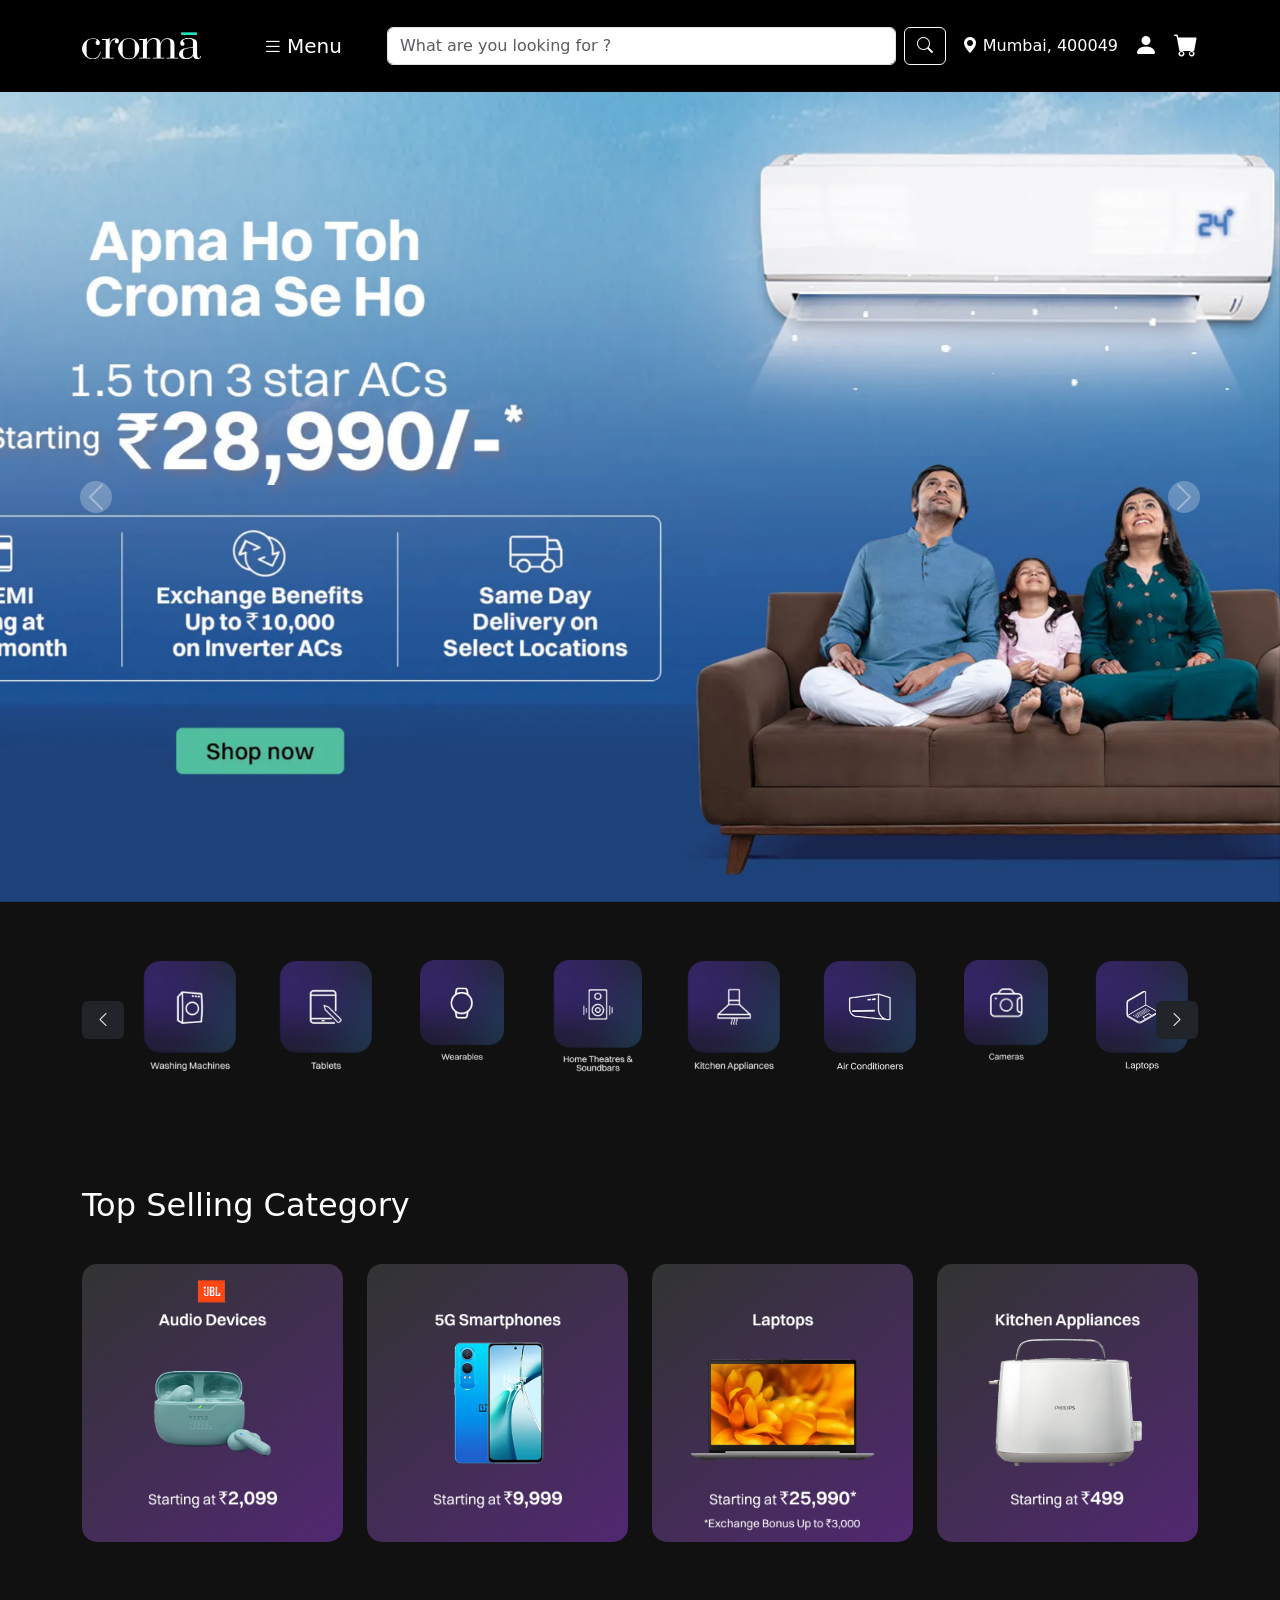
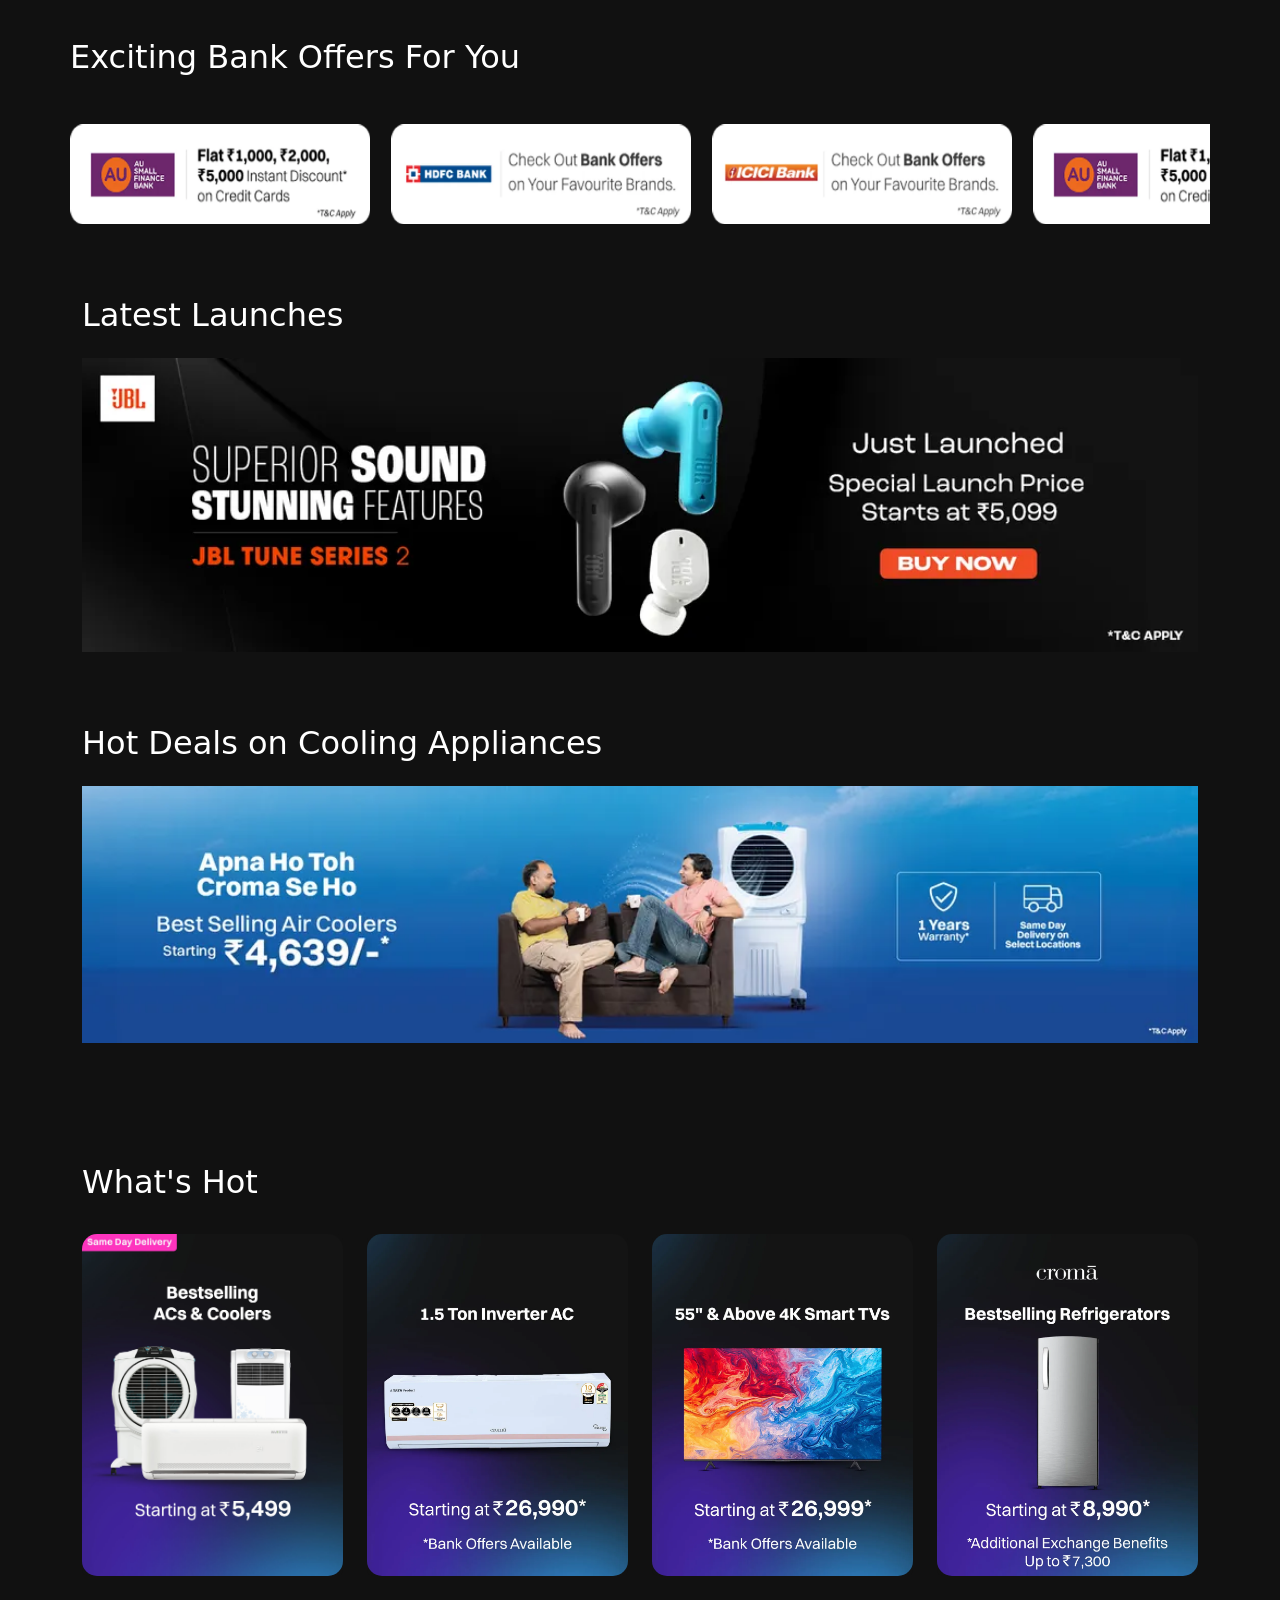
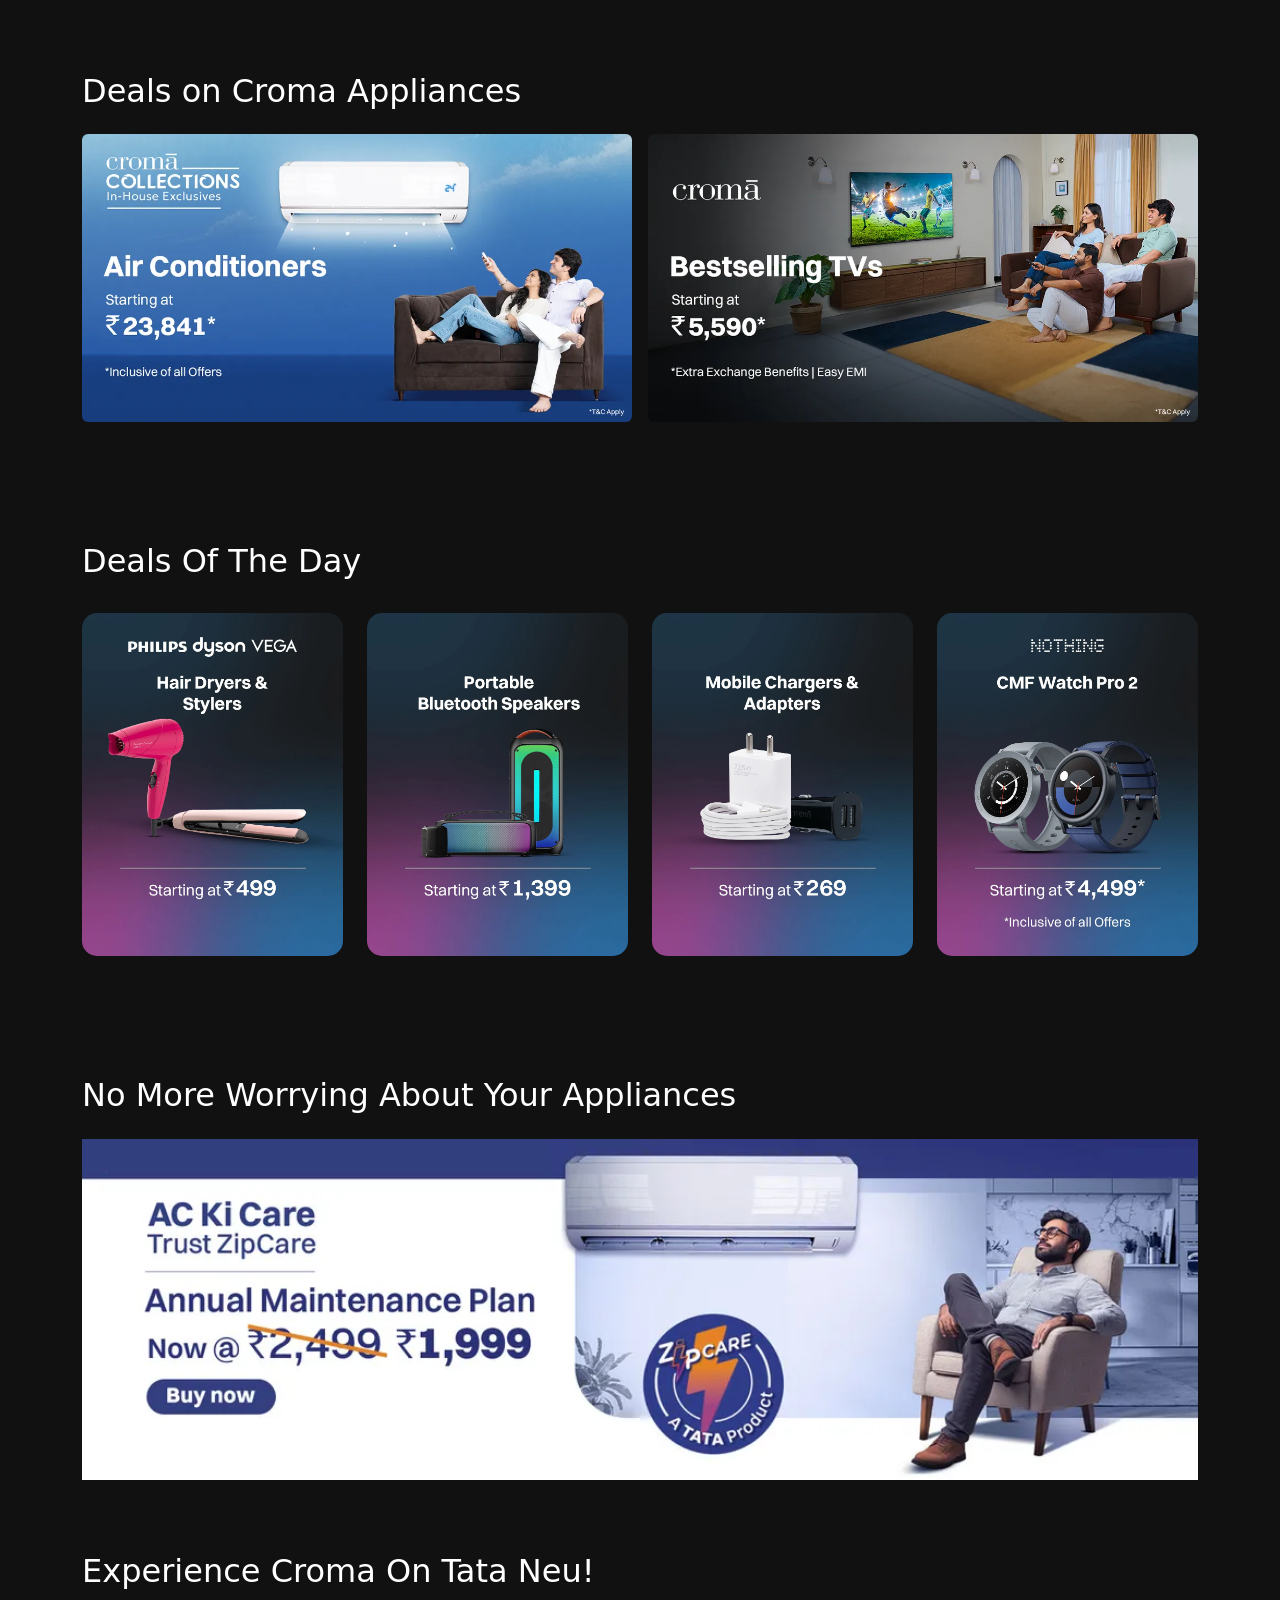
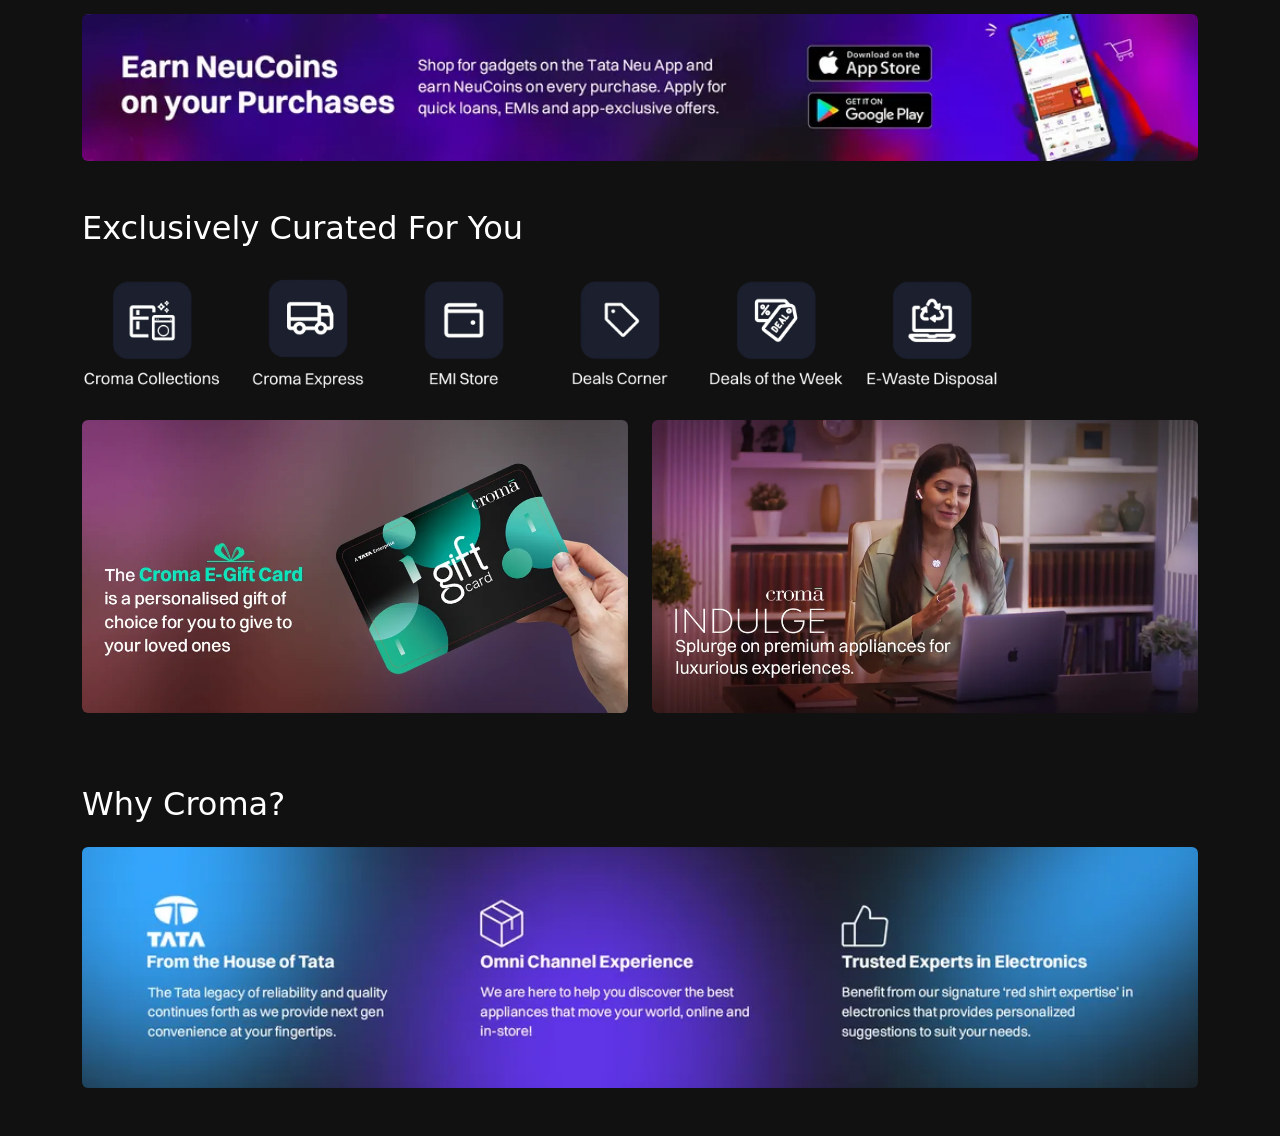
==== croma/index.html @ 93022279 "commit" ====
<!DOCTYPE html>
<html lang="en">
<head>
  <meta charset="UTF-8">
  <meta name="viewport" content="width=device-width, initial-scale=1">
  <title>Croma</title>
  <link rel="stylesheet" href="./style.css">
  <!-- Bootstrap CSS -->
  <link href="https://cdn.jsdelivr.net/npm/bootstrap@5.3.3/dist/css/bootstrap.min.css" rel="stylesheet">
  <link href="https://cdn.jsdelivr.net/npm/bootstrap-icons@1.11.3/font/bootstrap-icons.css" rel="stylesheet">
</head>

<body>

<!-- Navbar -->
<nav class="navbar navbar-expand-lg navbar-dark bg-black py-3">
  <div class="container">
    <a class="navbar-brand fw-bold fs-3 me-5" href="#"><img src="./img/Croma_Logo_acrkvn.svg" alt="Croma Logo"></a>

    <button class="navbar-toggler" type="button" data-bs-toggle="collapse" data-bs-target="#navbarNav">
      <span class="navbar-toggler-icon"></span>
    </button>

    <div class="collapse navbar-collapse justify-content-center" id="navbarNav">
      <div class="d-flex align-items-center w-100">
        <button class="btn text-white me-3 fs-5"><i class="bi bi-list me-1"></i>Menu</button>

        <form class="d-flex flex-grow-1 mx-3" role="search">
          <input class="form-control me-2 search-input" type="search" placeholder="What are you looking for ?" aria-label="Search">
          <button class="btn btn-outline-light" type="submit"><i class="bi bi-search"></i></button>
        </form>

        <div class="d-flex align-items-center">
          <span class="text-white me-3"><i class="bi bi-geo-alt-fill"></i> Mumbai, 400049</span>
          <i class="bi bi-person-fill text-white fs-4 me-3"></i>
          <i class="bi bi-cart-fill text-white fs-4"></i>
        </div>
      </div>
    </div>
  </div>
</nav>

<!-- Main Carousel -->
<div id="mainCarousel" class="carousel slide" data-bs-ride="carousel">
  <div class="carousel-inner">
    <div class="carousel-item active">
      <img src="./img/img-1.webp" class="d-block w-100" alt="Slide 1">
    </div>
    <div class="carousel-item">
      <img src="./img/img-2.webp" class="d-block w-100" alt="Slide 2">
    </div>
    <div class="carousel-item">
      <img src="./img/img-3.webp" class="d-block w-100" alt="Slide 3">
    </div>
  </div>

  <button class="carousel-control-prev" type="button" data-bs-target="#mainCarousel" data-bs-slide="prev">
    <span class="carousel-control-prev-icon" aria-hidden="true"></span>
    <span class="visually-hidden">Previous</span>
  </button>
  <button class="carousel-control-next" type="button" data-bs-target="#mainCarousel" data-bs-slide="next">
    <span class="carousel-control-next-icon" aria-hidden="true"></span>
    <span class="visually-hidden">Next</span>
  </button>
</div>

<!-- CATEGORY CAROUSEL -->
<div class="container my-5">
  <div class="position-relative">
    <!-- Left Navigation Button -->
    <button class="btn btn-dark position-absolute top-50 start-0 translate-middle-y z-1" id="prevBtn">
      <i class="bi bi-chevron-left"></i>
    </button>

    <!-- Scrollable Category Cards -->
    <div class="d-flex overflow-auto flex-nowrap gap-3 px-5" id="categoryScroll">
      <div class="category-card text-center active">
        <img src="./img/washing-machine.webp" class="category-icon mb-2" alt="Washing machine">
      </div>
      <div class="category-card text-center">
        <img src="./img/tablet.webp" class="category-icon mb-2" alt="Tablet">
      </div>
      <div class="category-card text-center">
        <img src="./img/watch.webp" class="category-icon mb-2" alt="Watch">
      </div>
      <div class="category-card text-center">
        <img src="./img/theatre.webp" class="category-icon mb-2" alt="Speaker">
      </div>
      <div class="category-card text-center">
        <img src="./img/kitchen.webp" class="category-icon mb-2" alt="Kitchen">
      </div>
      <div class="category-card text-center">
        <img src="./img/AC.webp" class="category-icon mb-2" alt="AC">
      </div>
      <div class="category-card text-center">
        <img src="./img/Camera.webp" class="category-icon mb-2" alt="Camera">
      </div>
      <div class="category-card text-center">
        <img src="./img/laptop.webp" class="category-icon mb-2" alt="laptop">
      </div>
      <div class="category-card text-center">
        <img src="./img/Cooler.webp" class="category-icon mb-2" alt="Cooler">
      </div>
      <div class="category-card text-center">
        <img src="./img/Fan.webp" class="category-icon mb-2" alt="Fan">
      </div>
      <div class="category-card text-center">
        <img src="./img/Tv.webp" class="category-icon mb-2" alt="TV">
      </div>
    </div>

    <!-- Right Navigation Button -->
    <button class="btn btn-dark position-absolute top-50 end-0 translate-middle-y z-1" id="nextBtn">
      <i class="bi bi-chevron-right"></i>
    </button>
  </div>
</div>

<!-- Selling Category -->
<div class="container py-5 mb-5">
  <h2 class="text-white mb-3">Top Selling Category</h2>
  
  <div class="row g-4 mt-3">

    <!-- Audio Devices -->
    <div class="col-md-6 col-lg-3">
      <div class="card top-selling-card">
        <img src="./img/Audio-1.png" alt="Audio Devices" class="top-selling-img">
      </div>
    </div>

    <!-- 5G Smartphones -->
    <div class="col-md-6 col-lg-3">
      <div class="card top-selling-card">
        <img src="./img/Audio-2.png" alt="5G Smartphones" class="top-selling-img">
      </div>
    </div>

    <!-- Laptops -->
    <div class="col-md-6 col-lg-3">
      <div class="card top-selling-card">
        <img src="./img/Audio-3.png" alt="Laptops" class="top-selling-img">
      </div>
    </div>

    <!-- Kitchen Appliances -->
    <div class="col-md-6 col-lg-3">
      <div class="card top-selling-card">
        <img src="./img/Audio-4.png" alt="Kitchen Appliances" class="top-selling-img">
      </div>
    </div>
  </div>
</div>

<!-- INFINITE SLIDER -->

<div class="container p-0 mb-5">
  <div class="row">
   <div class="col-md-12">
 
     <div class="marquee-container  ms-auto ">
       <div class="marquee-text  text-white  mb-5">
         <h2>Exciting Bank Offers For You</h2>
       </div>
       <img src="./img/I-img1.webp" class="marquee-img me-3" alt="AU bank">
       <img src="./img/I-img-2.webp" class="marquee-img me-3" alt="HDFC bank">
       <img src="./img/I-img3.webp" class="marquee-img me-3" alt="ICICI bank">
       <img src="./img/I-img1.webp" class="marquee-img me-3" alt="AU bank">
     </div>
   </div>
  </div>
 </div>

 <!-- LAUNCH -->
 <div class="container justify-content-center mb-5">
  <div class="row">
    <div class="col-lg-12">
      <h2 class="text-white mt-4">
        Latest Launches
      </h2>
    </div>
    <div class="col-md-12 mt-3">
      <img src="./img/launch.webp" alt="" class="img-fluid mx-auto d-block w-100" srcset="">
    </div>
  </div>
</div>

<!-- DEAL -->
<div class="container justify-content-center mb-5">
  <div class="row">
    <div class="col-lg-12">
      <h2 class="text-white mt-4">
        Hot Deals on Cooling Appliances
      </h2>
    </div>
    <div class="col-md-12 mt-3">
      <img src="./img/Deal.webp" alt="" class="img-fluid mx-auto d-block w-100" srcset="">
    </div>
  </div>
</div>

<!-- WHAT HOT -->
<div class="container py-5 mb-5">
  <h2 class="text-white mt-4 mb-2">What's Hot</h2>
  
  <div class="row g-4 mt-2">
    
    <div class="col-md-6 col-lg-3">
      <div class="card top-selling-card">
        <img src="./img/Hot-img1.jpg" alt="AC & Cooler" class="top-selling-img">
      </div>
    </div>

   
    <div class="col-md-6 col-lg-3">
      <div class="card top-selling-card">
        <img src="./img/hot-img2.webp" alt="AC" class="top-selling-img">
      </div>
    </div>

    
    <div class="col-md-6 col-lg-3">
      <div class="card top-selling-card">
        <img src="./img/hot-img3.webp" alt="TV" class="top-selling-img">
      </div>
    </div>

    <div class="col-md-6 col-lg-3">
      <div class="card top-selling-card">
        <img src="./img/hot-img-4.webp" alt="Refrigerator" class="top-selling-img">
      </div>
    </div>
  </div>
</div>

<!-- DEAL ON CROMA APPLIANCE -->
 <div class="container mb-5">
  <h2 class="text-white mt-4 mb-2">Deals on Croma Appliances</h2>
  <div class="row g-3 mt-2">
    <div class="col-md-6">
      <div class="card">
        <img src="./img/deal-croma-img1.webp" alt="">
      </div>
    </div>
    <div class="col-md-6">
      <div class="card">
        <img src="./img/deal-croma-img2.webp" alt="">
      </div>
    </div>
  </div>
 </div>

 <!-- DEALS OF THE DAY -->
 <div class="container py-5 mb-5">
  <h2 class="text-white mt-4 mb-2">Deals Of The Day</h2>
  
  <div class="row g-4 mt-2">
    
    <div class="col-md-6 col-lg-3">
      <div class="card top-selling-card">
        <img src="./img/deal-of-day-1.webp" alt="dryer" class="top-selling-img">
      </div>
    </div>

   
    <div class="col-md-6 col-lg-3">
      <div class="card top-selling-card">
        <img src="./img/deal-of-day-2.webp" alt="speaker" class="top-selling-img">
      </div>
    </div>

    
    <div class="col-md-6 col-lg-3">
      <div class="card top-selling-card">
        <img src="./img/deal-of-day-3.webp" alt="adapter" class="top-selling-img">
      </div>
    </div>

    <div class="col-md-6 col-lg-3">
      <div class="card top-selling-card">
        <img src="./img/deal-of-day-4.webp" alt="watch" class="top-selling-img">
      </div>
    </div>
  </div>
</div>

<!-- WORRY -->
<div class="container justify-content-center mb-5">
  <div class="row">
    <div class="col-lg-12">
      <h2 class="text-white mt-4">
        No More Worrying About Your Appliances
      </h2>
    </div>
    <div class="col-md-12 mt-3">
      <img src="./img/worry-banner.webp" alt="Worry-banner" class="img-fluid mx-auto d-block w-100" srcset="">
    </div>
  </div>
</div>

<!-- TATA NEU -->
<div class="container justify-content-center mb-5">
  <div class="row">
    <div class="col-lg-12">
      <h2 class="text-white mt-4">
        Experience Croma On Tata Neu!
      </h2>
    </div>
    <div class="col-md-12 mt-3">
      <img src="./img/tata-neu.webp" alt="" class="img-fluid mx-auto d-block w-100 rounded" srcset="">
    </div>
  </div>
</div>

<!-- EXCLUSIVE -->
 <div class="container mb-5">
  <h2 class="text-white">Exclusively Curated For You</h2>
  <div class="col-md-12">
    <div class="d-flex gap-3 mt-3 mb-3">
      <div class="exl-box">
        <img src="./img/exl-img-1.webp" alt="">
      </div>
      <div class="exl-box">
        <img src="./img/exl-img-2.webp" alt="">
      </div>
      <div class="exl-box">
        <img src="./img/exl-img-3.webp" alt="">
      </div>
      <div class="exl-box">
        <img src="./img/exl-img-4.webp" alt="">
      </div>
      <div class="exl-box">
        <img src="./img/exl-img-5.webp" alt="">
      </div>
      <div class="exl-box">
        <img src="./img/exl-img-6.webp" alt="">
      </div>
    </div>
  </div>
  <div class="col-md-12">
    <div class="row">
      <div class="col-md-6">
        <div class="exl-banner">
          <img src="./img/exl-banner-1.webp" alt="exl-banner-1" class="d-block w-100 rounded">
        </div>
      </div>
      <div class="col-md-6">
        <div class="exl-banner">
          <img src="./img/exl-banner-2.webp" alt="exl-banner-2" class="d-block w-100 rounded">
        </div>
      </div>
    </div>
  </div>
 </div>

<!-- WHY CROMA -->
<div class="container justify-content-center mb-5">
  <div class="row">
    <div class="col-lg-12">
      <h2 class="text-white mt-4">
        Why Croma?
      </h2>
    </div>
    <div class="col-md-12 mt-3">
      <img src="./img/why-croma.webp" alt="" class="img-fluid mx-auto d-block w-100 rounded" srcset="">
    </div>
  </div>
</div>


<!-- Bootstrap JS -->
<script src="https://cdn.jsdelivr.net/npm/bootstrap@5.3.3/dist/js/bootstrap.bundle.min.js"></script>
<script src="./script.js"></script>
</body>
</html>
---- croma/style.css ----
body{
  background-color: #111 !important;
}

.navbar-brand img{
    width: 120px;
    height: 50px;
}

/* Search Input styling */
.search-input {
    min-width: 300px;
    max-width: 600px;
    width: 100%;
  }
  
  /* Optional: Hover effect for search box */
  .search-input:focus {
    box-shadow: 0 0 0 0.2rem rgba(0, 255, 0, 0.25);
    border-color: #00ff00;
  }
  
  /* Carousel control buttons color */
  .carousel-control-prev-icon,
  .carousel-control-next-icon {
    background-color: black;
    border-radius: 50%;
    background-size: 50% 50%;
  }
  
  /* Buttons styling */
  .btn-primary {
    background-color: #00d084;
    border: none;
  }
  .btn-primary:hover {
    background-color: #00b074;
  }
  
  .carousel-item {
    height: fit-content;
  }

  .carousel-item img{
    height: 90vh; 
    object-fit: cover;
  }

  .carousel-control-prev-icon,
  .carousel-control-next-icon {
    background-color: rgba(255, 255, 255, 0.5);
    border-radius: 50%;
  }

/* -------------------------CARD -------------------*/
  .category-card {
    min-width: 120px;
    height: 140px;
    flex-shrink: 0;
    border-radius: 10px;
    overflow: hidden;
    /* background: #222; optional: background color */
    display: flex;
    align-items: center;
    justify-content: center;
    transition: transform 0.3s ease;
  }
  
  .category-icon {
    width: 80%; 
    height: 80%;
    object-fit: contain; 
  }

#categoryScroll::-webkit-scrollbar {
  display: none; /* Chrome, Safari, Opera */
}


.top-selling-card {
  background-color: #111 !important;
}

.top-selling-img {
  width: 100%;
  height: 100%;
  object-fit: cover;
  border-radius: 15px;
}

/* INFINITE SLIDER   */


.marquee-container {
  overflow: hidden;
  white-space: nowrap;
}

.marquee-img {
  display: inline-block;
  animation: marquee 10s linear infinite;
  width:300px;
  height: 100px;
}

@keyframes marquee {
  0% {
      transform: translateX(100%);
  }

  100% {
      transform: translateX(-100%);
  }
}

/* DEAL ON CROMA */
.card{
  overflow: hidden;
  border: none !important;
}

/* EXCLUSIVE */

.exl-box{
  height: 140px;
  width: 140px;
}

.exl-box img{
  width: 100%;
  height: 100%;
  object-fit: contain;
}
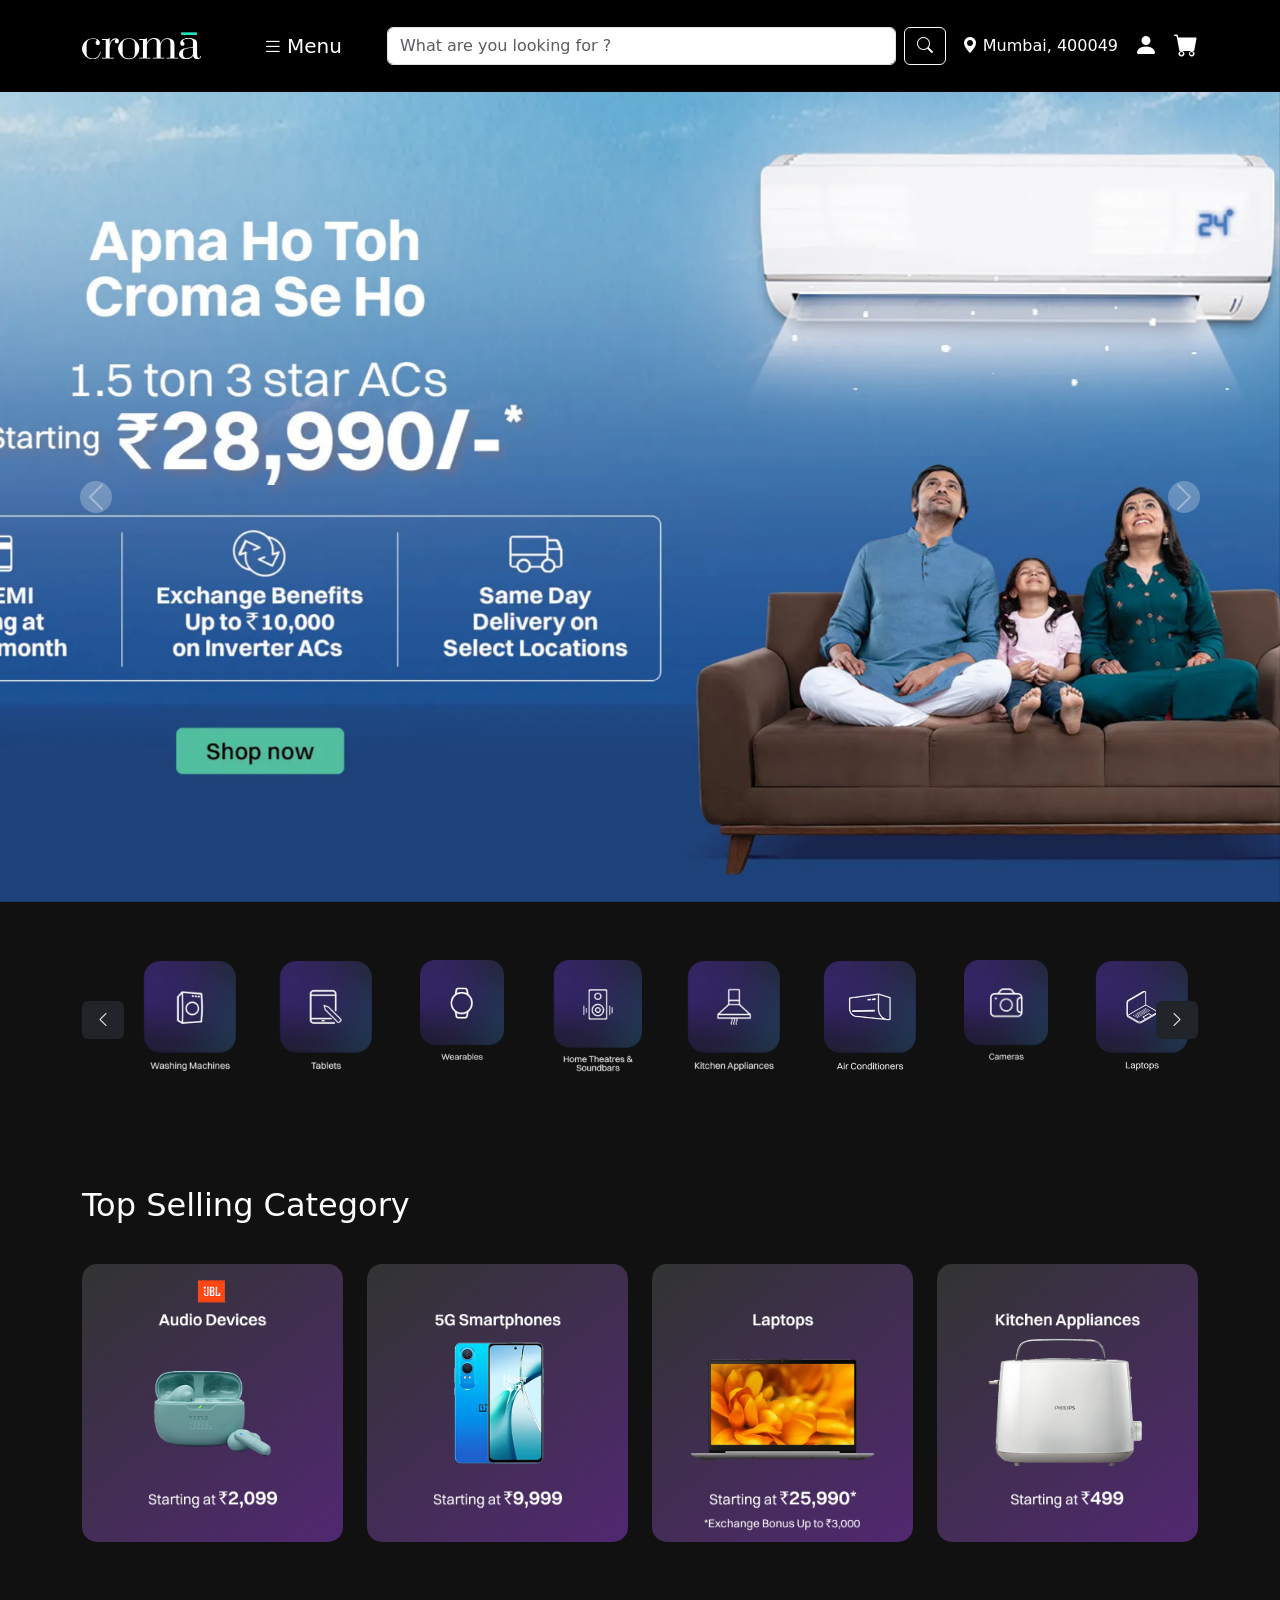
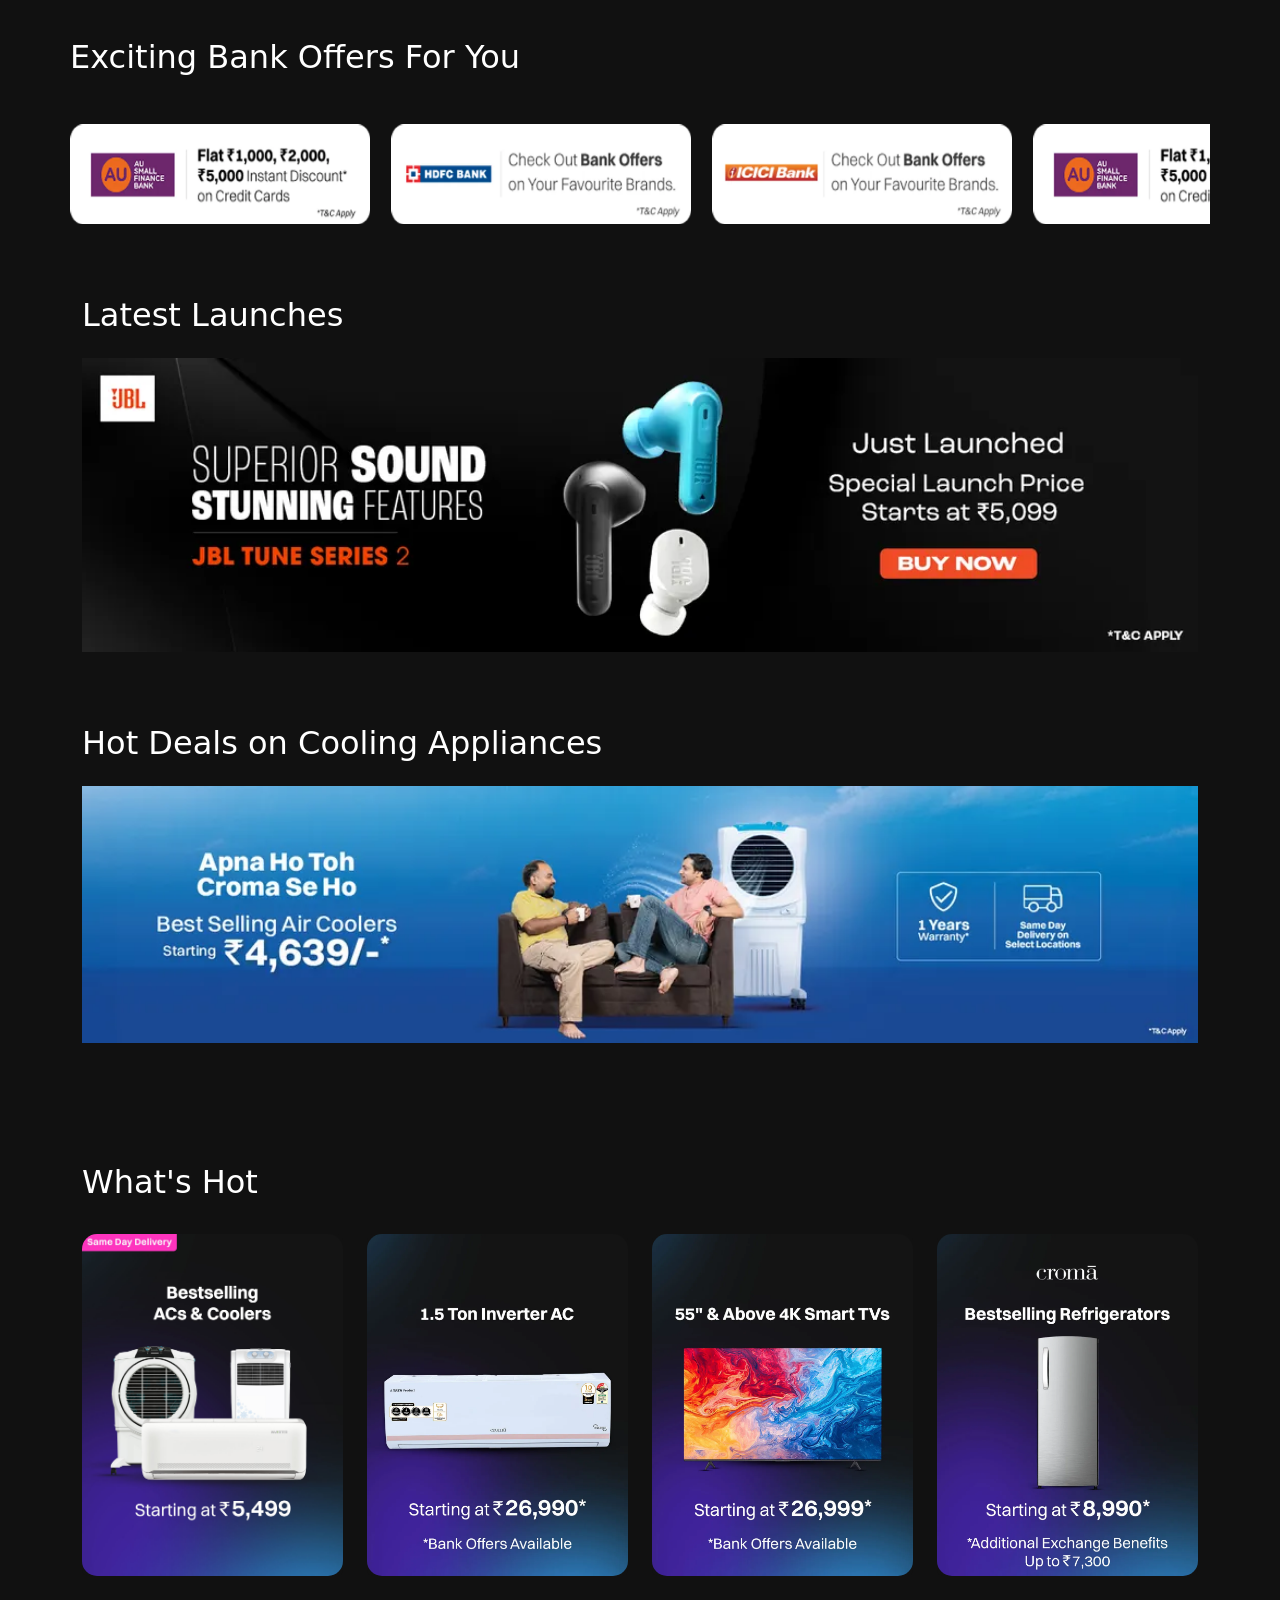
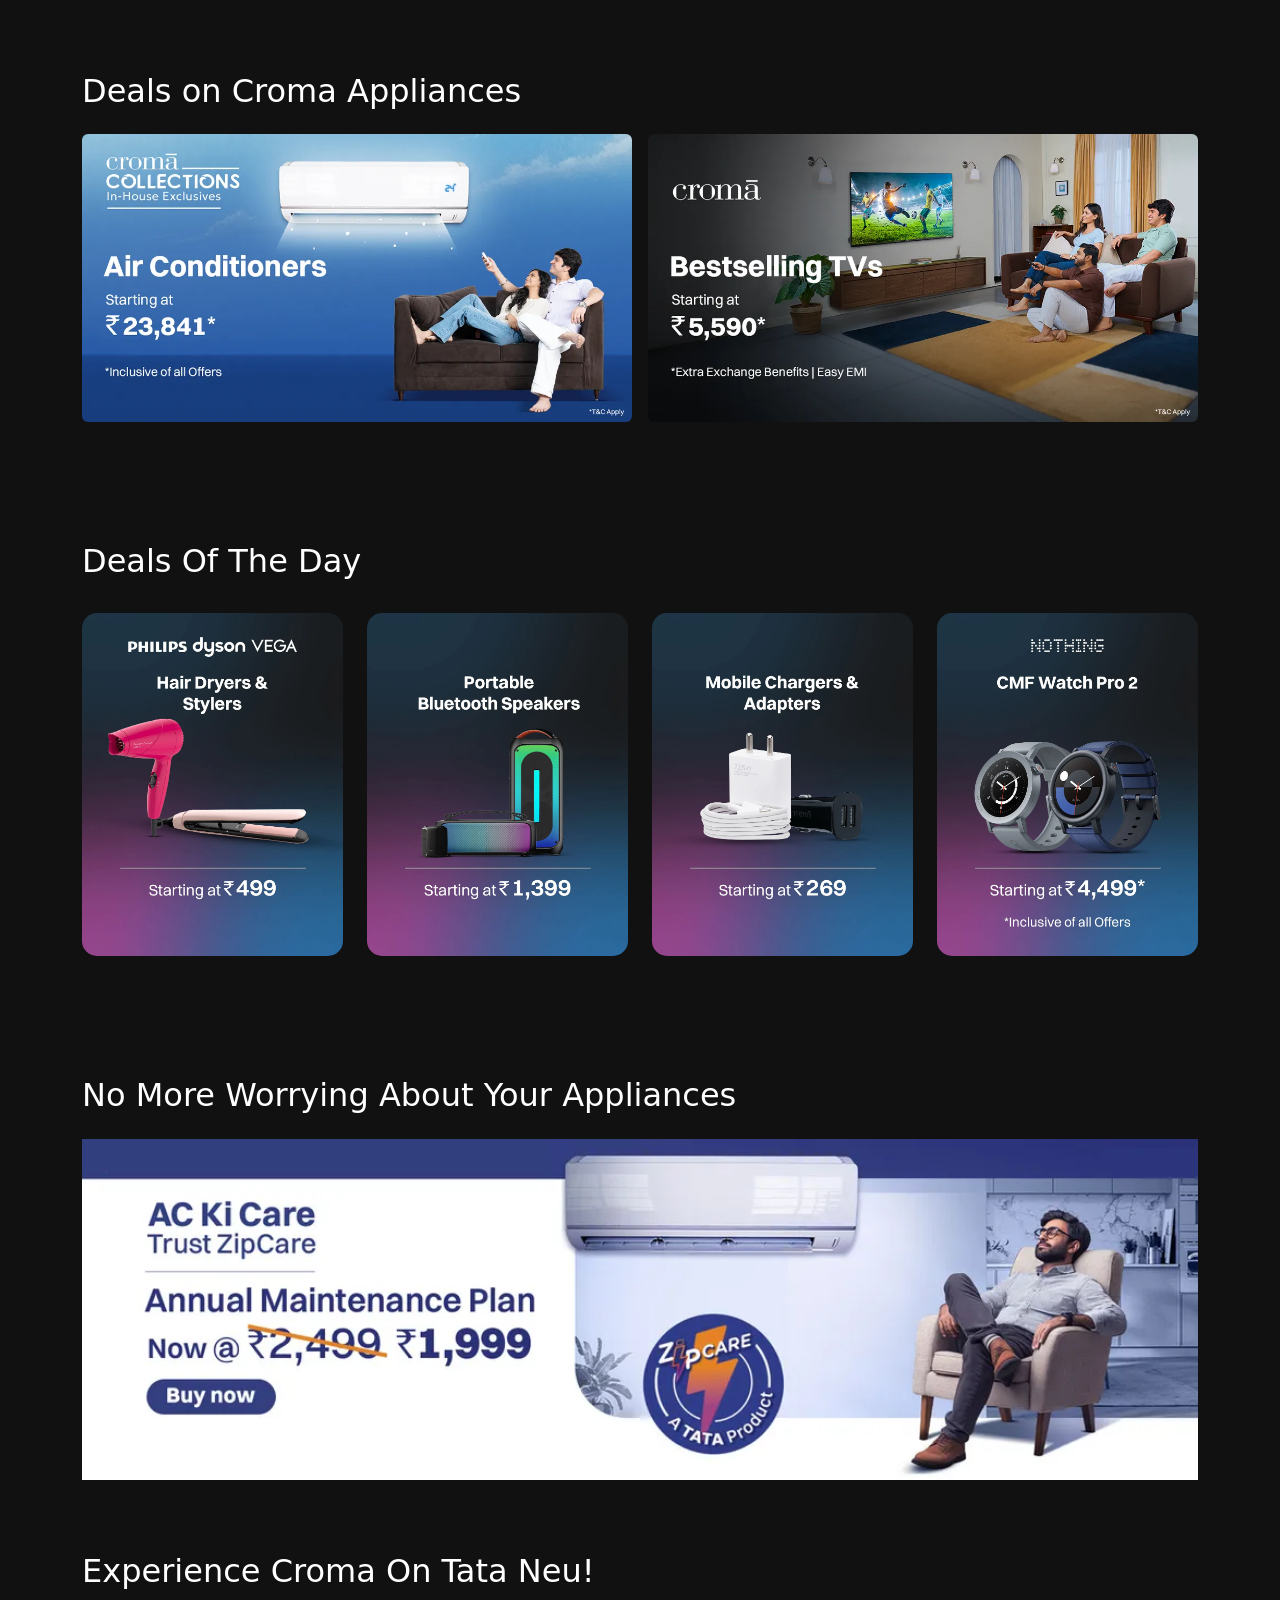
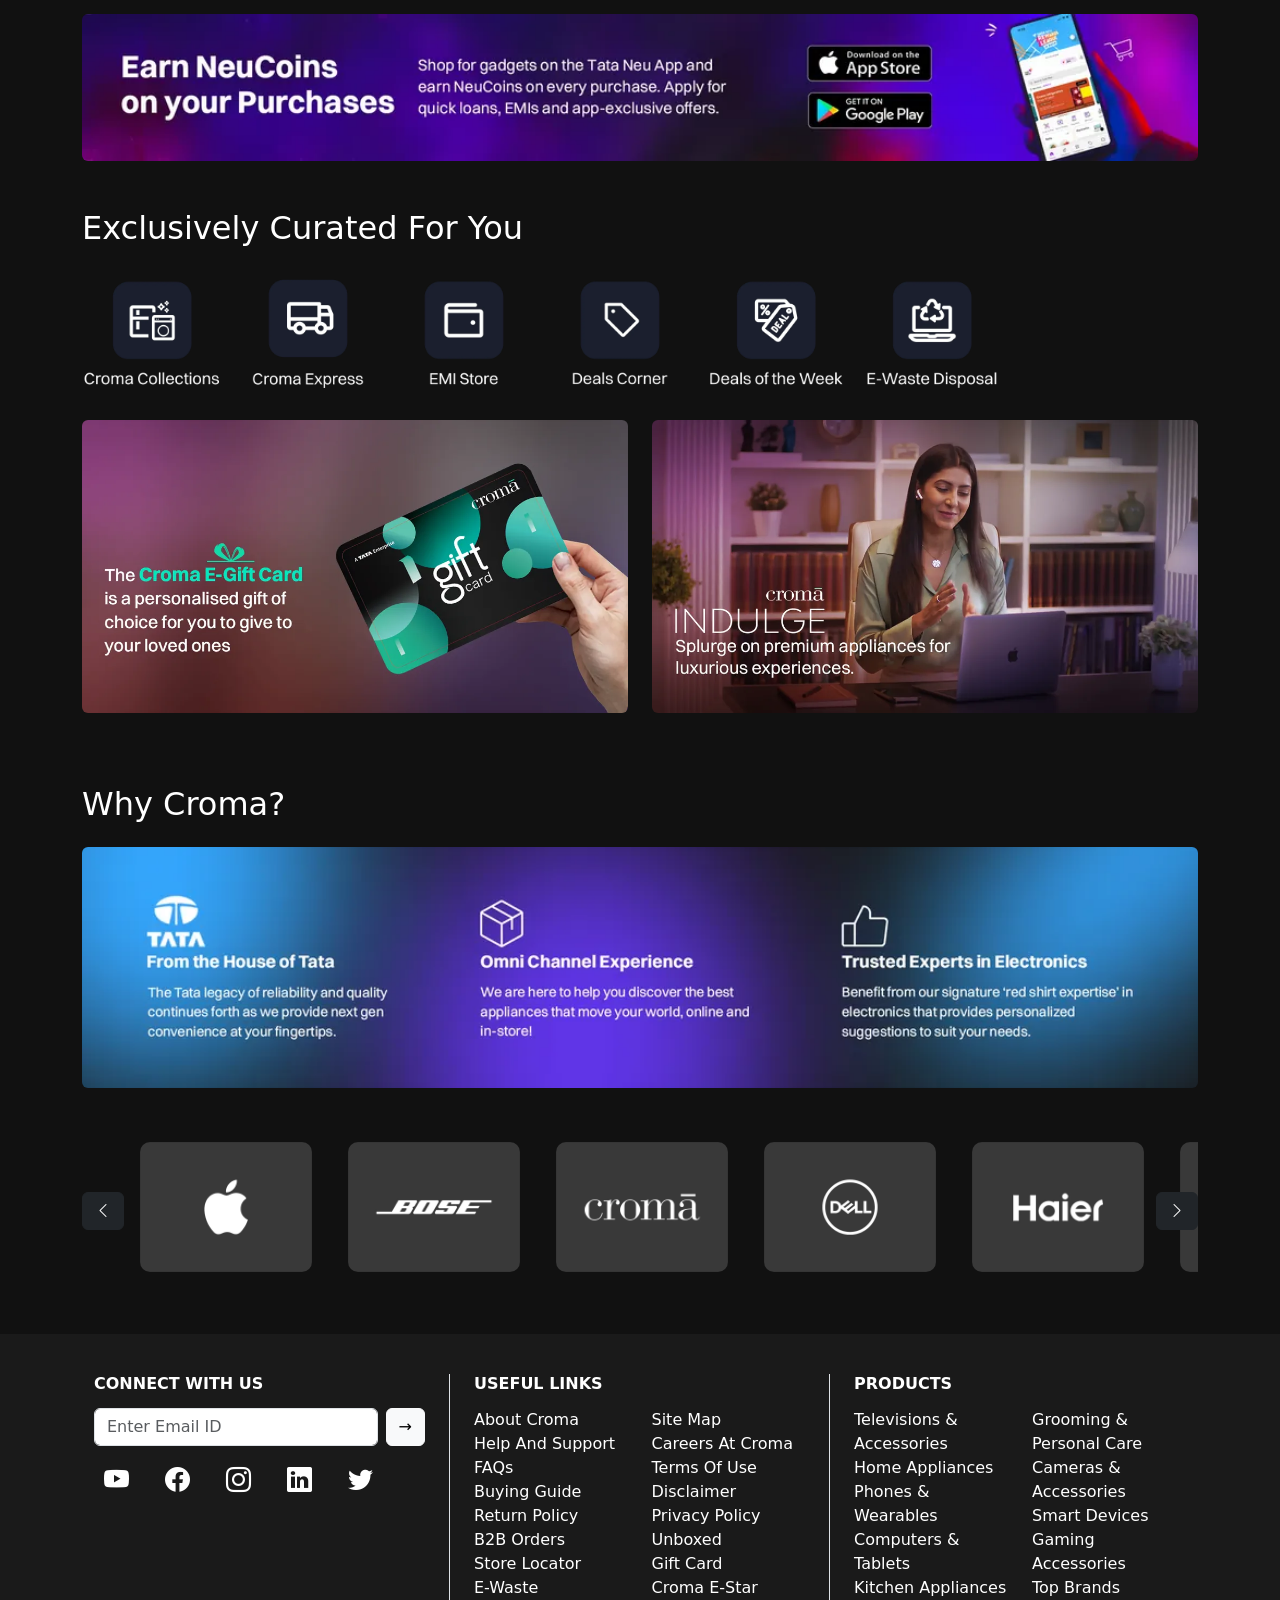
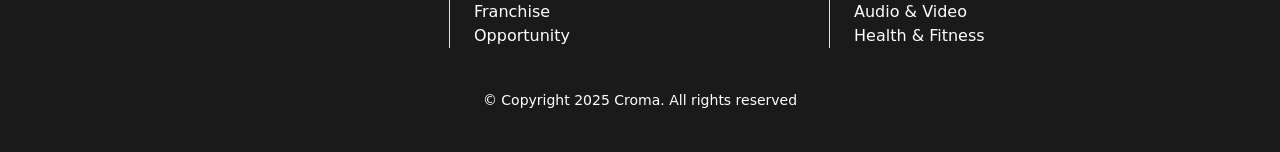
==== commit 4ef97813: "done" ====
--- a/croma/index.html
+++ b/croma/index.html
@@ -367,6 +367,132 @@
   </div>
 </div>
 
+<!-- BRAND CAROUSEL -->
+<div class="container my-5">
+  <div class="position-relative">
+    <!-- Left Navigation Button -->
+    <button class="btn btn-dark position-absolute top-50 start-0 translate-middle-y z-1" id="prevButton">
+      <i class="bi bi-chevron-left"></i>
+    </button>
+
+    <!-- Scrollable Category Cards -->
+    <div class="d-flex overflow-auto flex-nowrap gap-3 px-5" id="companyScroll">
+      <div class="brand-card text-center active">
+        <img src="./img/logo-1.webp" class="brand-icon mb-2">
+      </div>
+      <div class="brand-card text-center">
+        <img src="./img/logo-2.webp" class="brand-icon mb-2">
+      </div>
+      <div class="brand-card text-center">
+        <img src="./img/logo-3.webp" class="brand-icon mb-2" >
+      </div>
+      <div class="brand-card text-center">
+        <img src="./img/logo-4.webp" class="brand-icon mb-2" >
+      </div>
+      <div class="brand-card text-center">
+        <img src="./img/logo-5.webp" class="brand-icon mb-2" >
+      </div>
+      <div class="brand-card text-center">
+        <img src="./img/logo-6.webp" class="brand-icon mb-2">
+      </div>
+      <div class="brand-card text-center">
+        <img src="./img/logo-7.webp" class="brand-icon mb-2" >
+      </div>
+      <div class="brand-card text-center">
+        <img src="./img/logo-8.webp" class="brand-icon mb-2" >
+      </div>
+      <div class="brand-card text-center">
+        <img src="./img/logo-9.webp" class=brand-icon mb-2" >
+      </div>
+      <div class="brand-card text-center">
+        <img src="./img/logo-10.webp" class="brand-icon mb-2" >
+      </div>
+      <div class="brand-card text-center">
+        <img src="./img/logo-11.webp" class="brand-icon mb-2" >
+      </div>
+    </div>
+
+    <!-- Right Navigation Button -->
+    <button class="btn btn-dark position-absolute top-50 end-0 translate-middle-y z-1" id="nextButton">
+      <i class="bi bi-chevron-right"></i>
+    </button>
+  </div>
+</div>
+
+
+<!-- FOOTER -->
+<footer class="footer text-white">
+  <div class="container">
+    <div class="row mb-4">
+      <div class="col-md-4 border-end px-4">
+        <h6>CONNECT WITH US</h6>
+        <form class="d-flex mb-3">
+          <input type="email" class="form-control me-2" placeholder="Enter Email ID">
+          <button class="btn btn-light" type="submit">→</button>
+        </form>
+        <div class="social-icons d-flex gap-3">
+          <a href="#"><i class="bi bi-youtube"></i></a>
+          <a href="#"><i class="bi bi-facebook"></i></a>
+          <a href="#"><i class="bi bi-instagram"></i></a>
+          <a href="#"><i class="bi bi-linkedin"></i></a>
+          <a href="#"><i class="bi bi-twitter"></i></a>
+        </div>
+      </div>
+      <div class="col-md-4 border-end px-4">
+        <h6>USEFUL LINKS</h6>
+        <div class="row">
+          <div class="col-6">
+            <a href="#">About Croma</a><br>
+            <a href="#">Help And Support</a><br>
+            <a href="#">FAQs</a><br>
+            <a href="#">Buying Guide</a><br>
+            <a href="#">Return Policy</a><br>
+            <a href="#">B2B Orders</a><br>
+            <a href="#">Store Locator</a><br>
+            <a href="#">E-Waste</a><br>
+            <a href="#">Franchise Opportunity</a><br>
+          </div>
+          <div class="col-6">
+            <a href="#">Site Map</a><br>
+            <a href="#">Careers At Croma</a><br>
+            <a href="#">Terms Of Use</a><br>
+            <a href="#">Disclaimer</a><br>
+            <a href="#">Privacy Policy</a><br>
+            <a href="#">Unboxed</a><br>
+            <a href="#">Gift Card</a><br>
+            <a href="#">Croma E-Star</a><br>
+          </div>
+        </div>
+      </div>
+      <div class="col-md-4 px-4">
+        <h6>PRODUCTS</h6>
+        <div class="row">
+          <div class="col-6">
+            <a href="#">Televisions & Accessories</a><br>
+            <a href="#">Home Appliances</a><br>
+            <a href="#">Phones & Wearables</a><br>
+            <a href="#">Computers & Tablets</a><br>
+            <a href="#">Kitchen Appliances</a><br>
+            <a href="#">Audio & Video</a><br>
+            <a href="#">Health & Fitness</a><br>
+          </div>
+          <div class="col-6">
+            <a href="#">Grooming & Personal Care</a><br>
+            <a href="#">Cameras & Accessories</a><br>
+            <a href="#">Smart Devices</a><br>
+            <a href="#">Gaming</a><br>
+            <a href="#">Accessories</a><br>
+            <a href="#">Top Brands</a><br>
+          </div>
+        </div>
+      </div>
+    </div>
+    <div class="text-center pt-3">
+      <small>© Copyright 2025 Croma. All rights reserved</small>
+    </div>
+  </div>
+</footer>
+
 
 <!-- Bootstrap JS -->
 <script src="https://cdn.jsdelivr.net/npm/bootstrap@5.3.3/dist/js/bootstrap.bundle.min.js"></script>
--- a/croma/style.css
+++ b/croma/style.css
@@ -133,3 +133,55 @@
   object-fit: contain;
 }
 
+
+/* CAROUSEL-BRAND */
+.brand-card {
+  min-width: 150px;
+  height: 150px;
+  flex-shrink: 0;
+  border-radius: 10px;
+  overflow: hidden;
+  /* background: #222; optional: background color */
+  display: flex;
+  align-items: center;
+  justify-content: center;
+  transition: transform 0.3s ease;
+  padding: 10px;
+}
+
+.brand-icon {
+  width: 100%; 
+  height: 100%;
+  object-fit: cover; 
+  border-radius: 10px;
+}
+
+#companyScroll::-webkit-scrollbar {
+  display: none; /* Chrome, Safari, Opera */
+}
+
+/* FOOTER */
+.footer {
+  background-color: #1a1a1a !important;
+  padding: 40px 0;
+}
+.footer a {
+  color: #fff;
+  text-decoration: none;
+}
+.footer a:hover {
+  color: #4cedb2;
+}
+.footer h6 {
+  font-weight: bold;
+  margin-bottom: 15px;
+}
+.social-icons i {
+  font-size: 25px;
+  margin: 0 10px;
+  color: white;
+}
+.form-control,
+.btn {
+  border-radius: 0;
+}
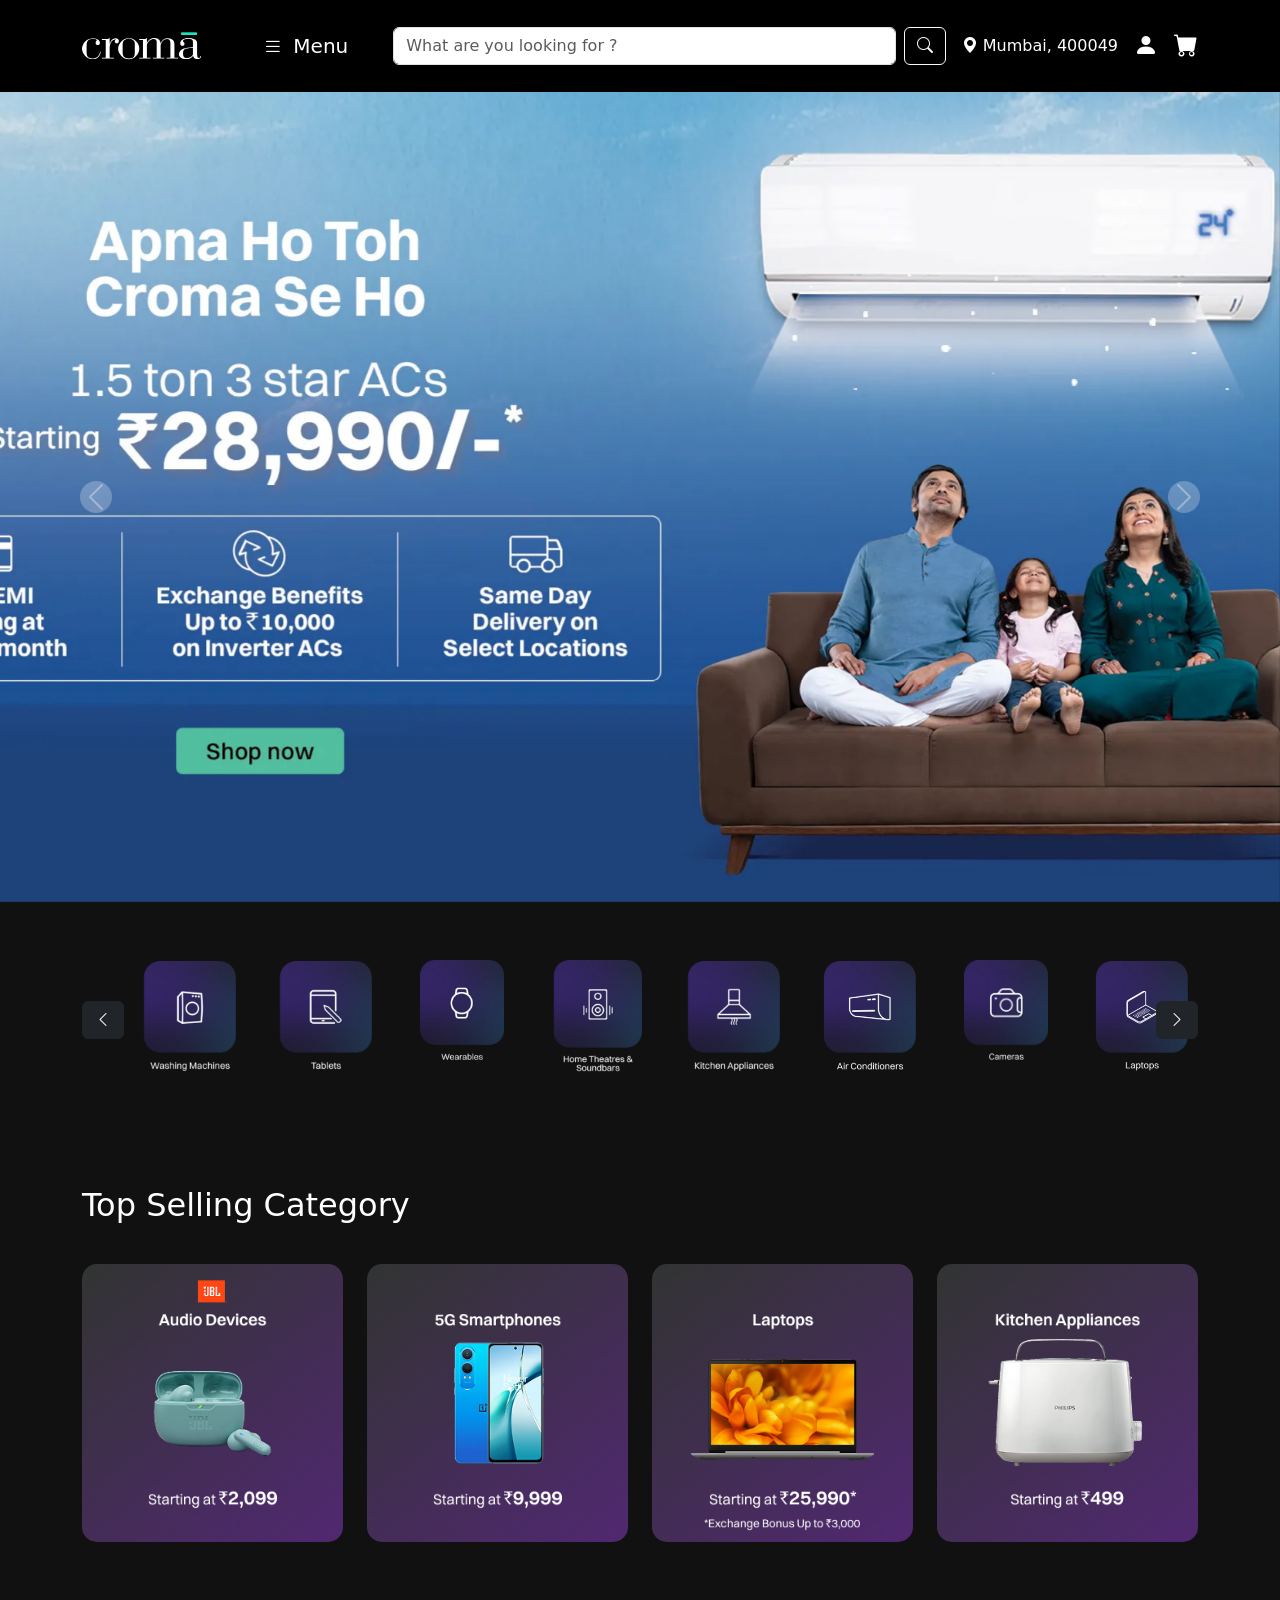
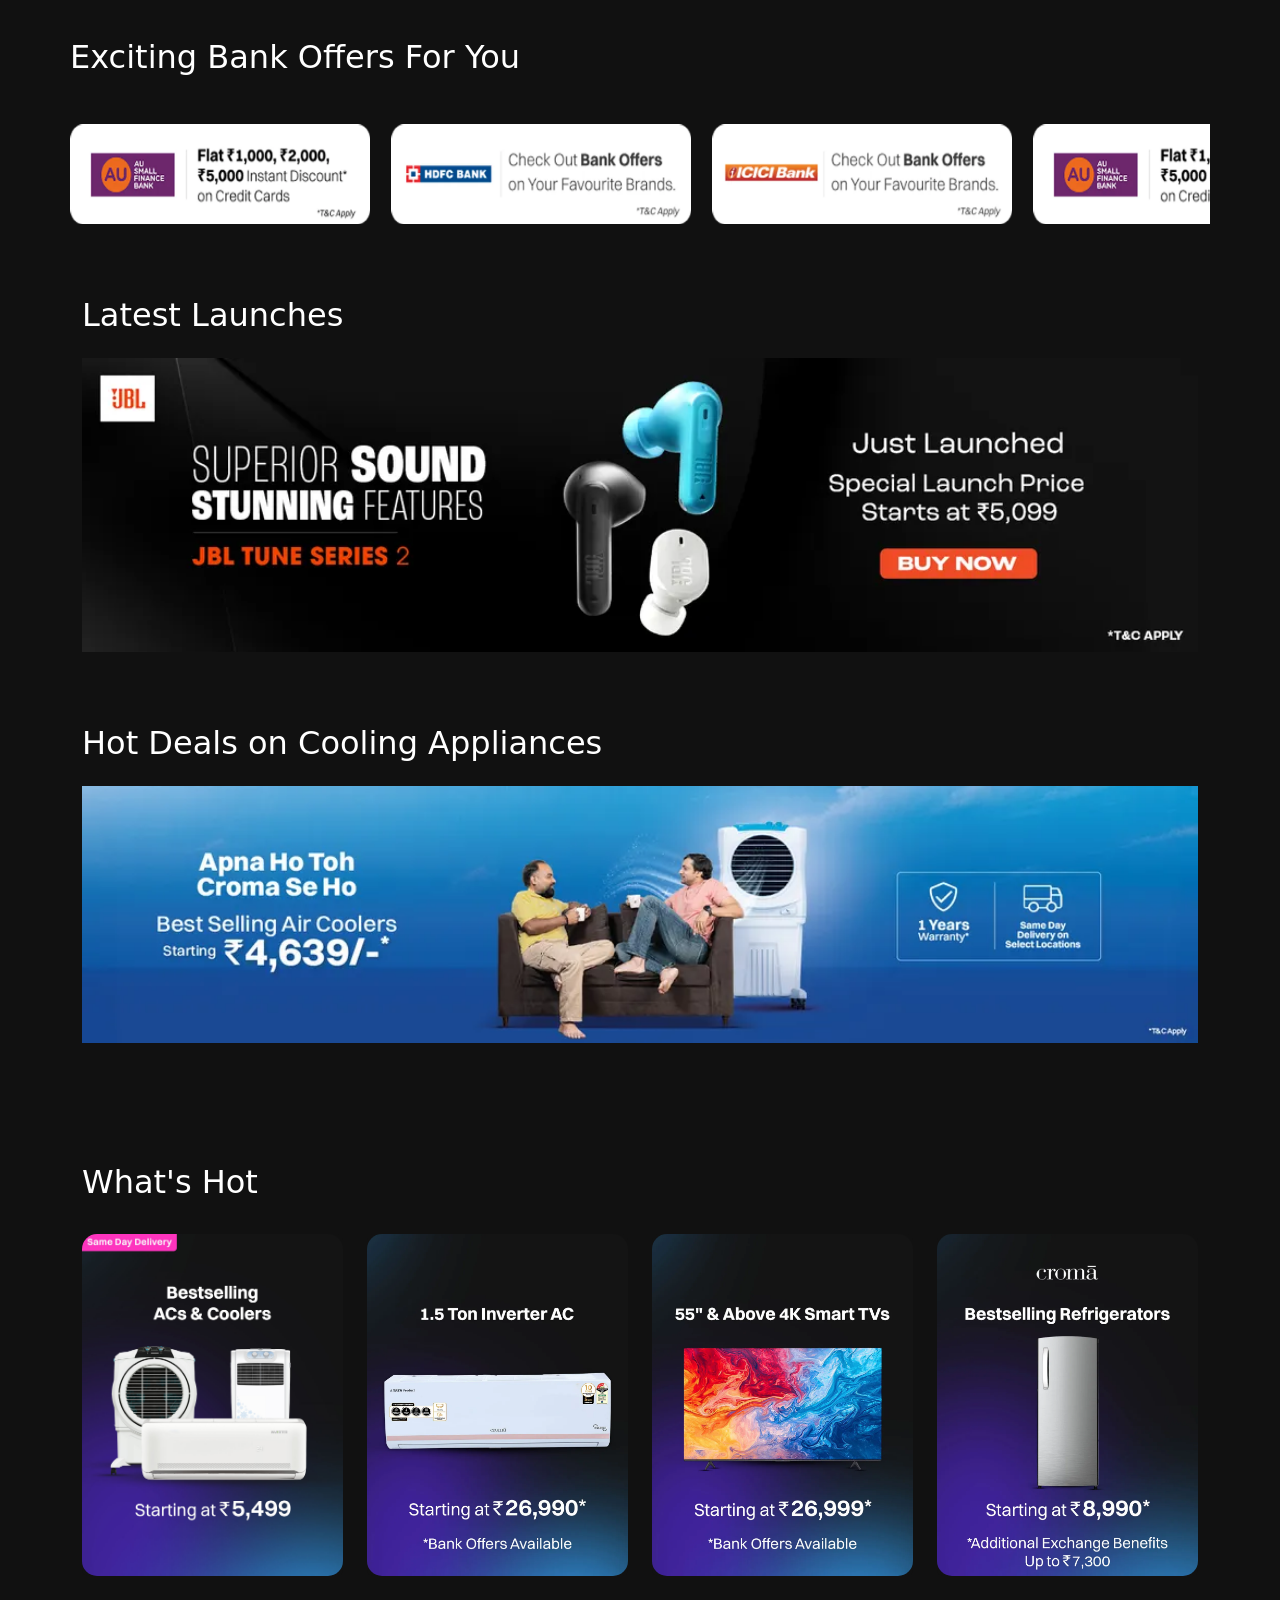
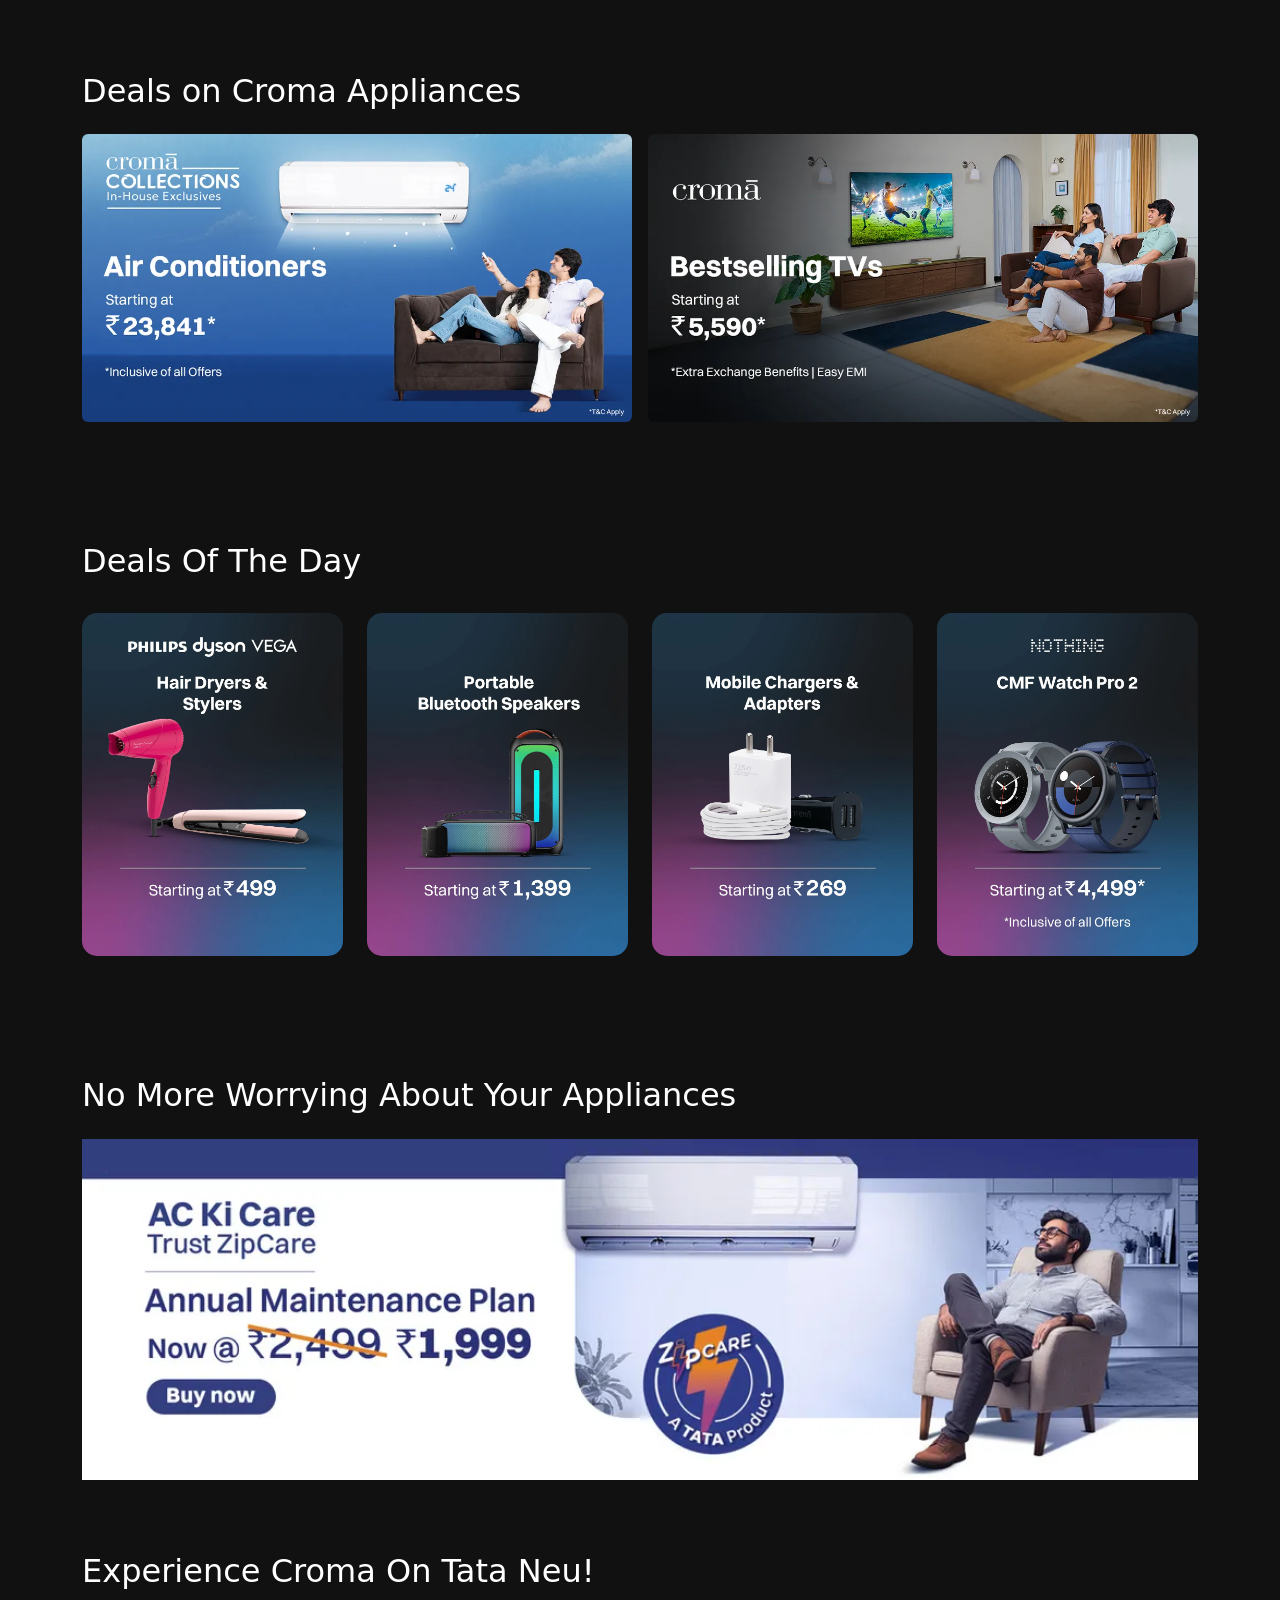
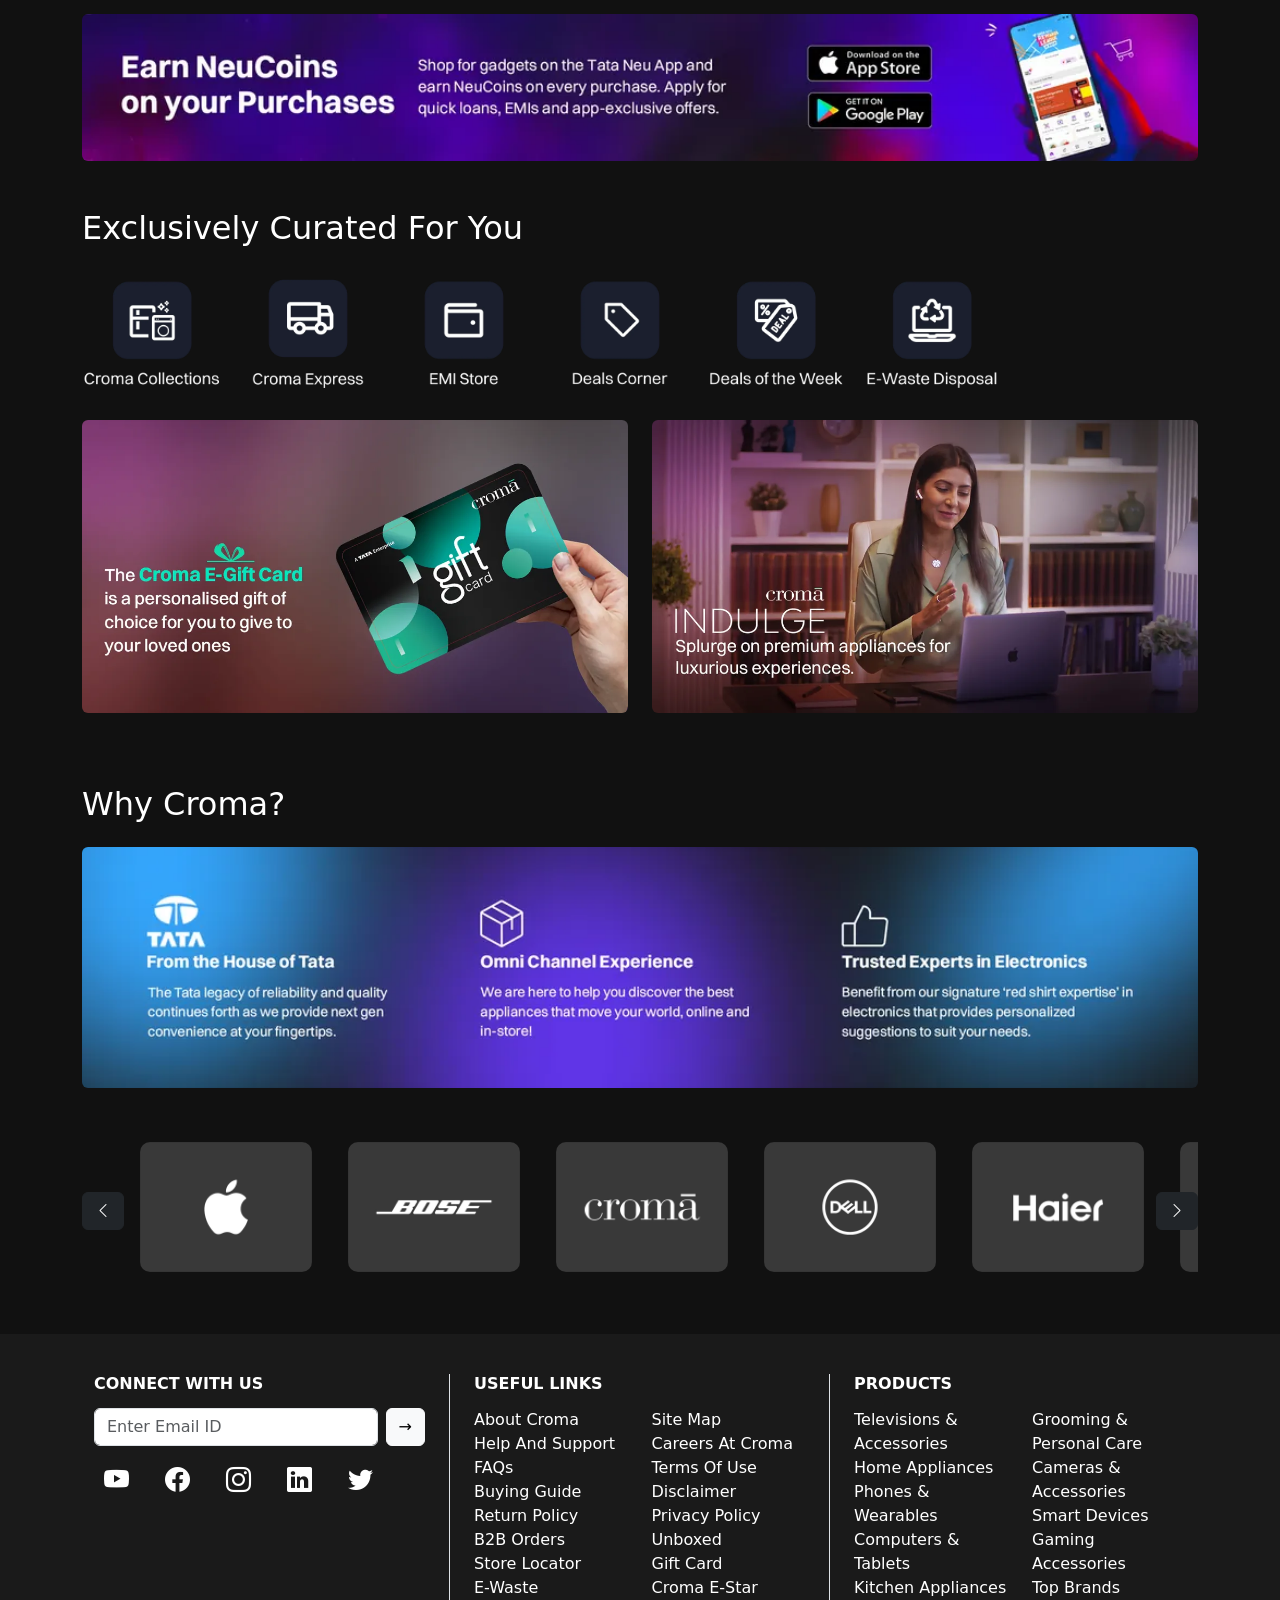
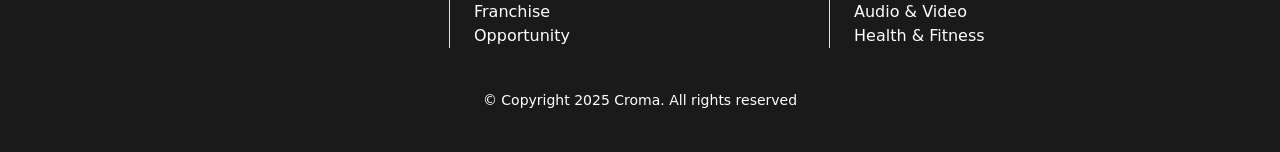
==== commit 1d1b563b: "done" ====
--- a/croma/index.html
+++ b/croma/index.html
@@ -13,7 +13,7 @@
 <body>
 
 <!-- Navbar -->
-<nav class="navbar navbar-expand-lg navbar-dark bg-black py-3">
+<nav class="navbar navbar-expand-lg navbar-dark bg-black py-3 sticky-top">
   <div class="container">
     <a class="navbar-brand fw-bold fs-3 me-5" href="#"><img src="./img/Croma_Logo_acrkvn.svg" alt="Croma Logo"></a>
 
@@ -21,9 +21,12 @@
       <span class="navbar-toggler-icon"></span>
     </button>
 
-    <div class="collapse navbar-collapse justify-content-center" id="navbarNav">
+    <div class="collapse navbar-collapse justify-content-center" >
       <div class="d-flex align-items-center w-100">
-        <button class="btn text-white me-3 fs-5"><i class="bi bi-list me-1"></i>Menu</button>
+        <button class="btn text-white me-3 fs-5">
+          <i class="bi bi-list me-1"></i>
+          Menu
+        </button>
 
         <form class="d-flex flex-grow-1 mx-3" role="search">
           <input class="form-control me-2 search-input" type="search" placeholder="What are you looking for ?" aria-label="Search">
@@ -40,8 +43,50 @@
   </div>
 </nav>
 
+
+<!-- SIDE-MENU -->
+ <!-- Sidebar Menu -->
+<div class="sidebar-menu p-3 bg-dark text-white d-none" id="navbarNav">
+  <ul class="list-unstyled">
+    <li><a href="#" class="d-block py-2">Exclusive At Croma</a></li>
+    <li><a href="#" class="d-block py-2">Top Brands</a></li>
+    <li><a href="#" class="d-block py-2">Croma Store Locator</a></li>
+    <li><a href="#" class="d-block py-2">Gift Card</a></li>
+
+    <li class="mt-3">
+      <strong class="text-white">Shop by Category</strong>
+      <ul class="list-unstyled dropdown-category">
+        <li class="position-relative">
+          <a class="d-flex justify-content-between align-items-center py-2 dropdown-toggle" href="#" data-bs-toggle="collapse" data-bs-target="#tvCollapse">
+            Televisions & Accessories <span>›</span>
+          </a>
+          <ul class="collapse list-unstyled ps-3" id="tvCollapse">
+            <li><a href="#" class="d-block py-1">LED TVs</a></li>
+            <li><a href="#" class="d-block py-1">Smart TVs</a></li>
+            <li><a href="#" class="d-block py-1">TV Accessories</a></li>
+          </ul>
+        </li>
+
+        <li>
+          <a class="d-flex justify-content-between align-items-center py-2 dropdown-toggle" href="#" data-bs-toggle="collapse" data-bs-target="#homeCollapse">
+            Home Appliances <span>›</span>
+          </a>
+          <ul class="collapse list-unstyled ps-3" id="homeCollapse">
+            <li><a href="#" class="d-block py-1">Air Conditioners</a></li>
+            <li><a href="#" class="d-block py-1">Refrigerators</a></li>
+            <li><a href="#" class="d-block py-1">Washing Machines</a></li>
+          </ul>
+        </li>
+
+        <!-- Repeat for other categories -->
+      </ul>
+    </li>
+  </ul>
+</div>
+
+
 <!-- Main Carousel -->
-<div id="mainCarousel" class="carousel slide" data-bs-ride="carousel">
+<div id="mainCarousel" class="carousel slide carousel-fade" data-bs-ride="carousel">
   <div class="carousel-inner">
     <div class="carousel-item active">
       <img src="./img/img-1.webp" class="d-block w-100" alt="Slide 1">
--- a/croma/style.css
+++ b/croma/style.css
@@ -2,11 +2,42 @@
 body{
   background-color: #111 !important;
 }
+
 
 .navbar-brand img{
     width: 120px;
     height: 50px;
 }
+
+/* SIDE-MENU  */
+.sidebar-menu {
+  width: 300px;
+  background-color: #111;
+  height: 100vh;
+}
+
+.sidebar-menu a {
+  color: #fff;
+  text-decoration: none;
+}
+
+.sidebar-menu a:hover {
+  color: #00d084;
+}
+
+.dropdown-toggle span {
+  transition: transform 0.3s ease;
+}
+
+.dropdown-toggle[aria-expanded="true"] span {
+  transform: rotate(90deg);
+}
+
+.collapse a {
+  font-size: 0.9rem;
+  color: #ccc;
+}
+
 
 /* Search Input styling */
 .search-input {
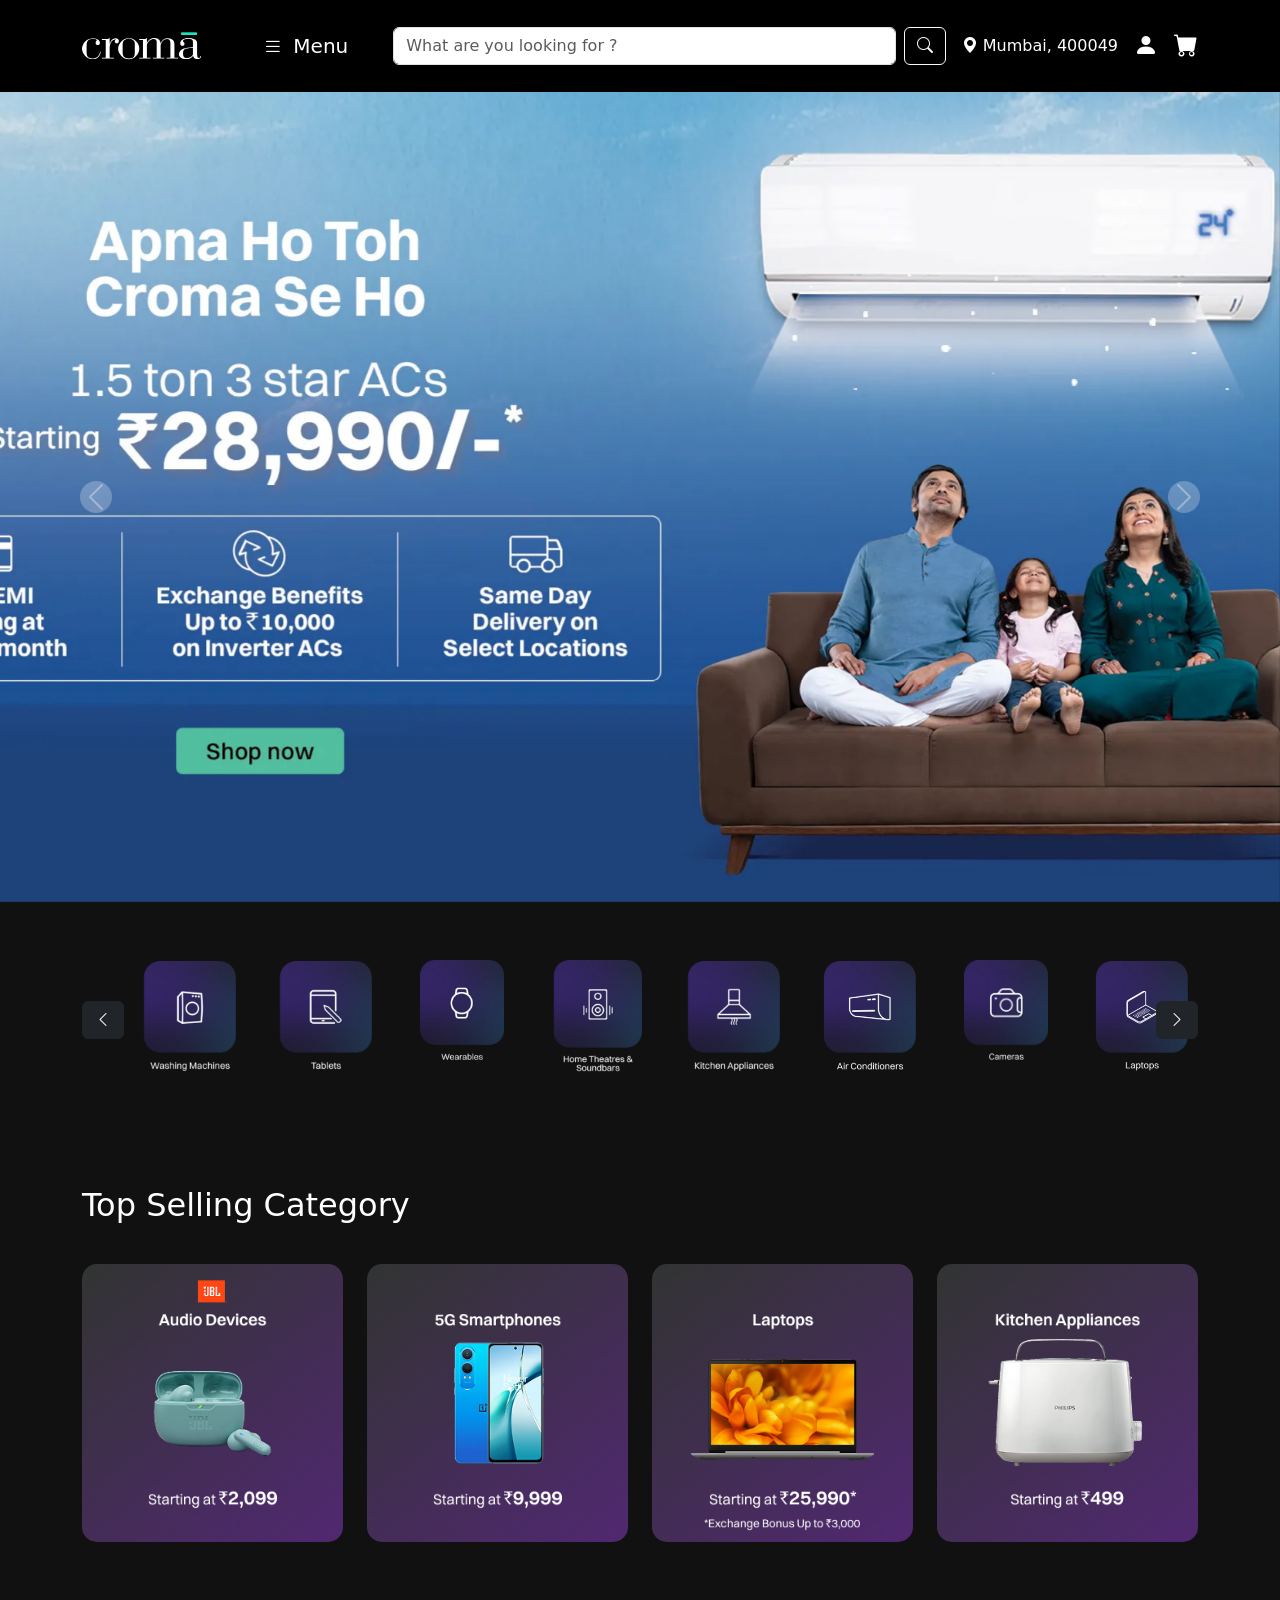
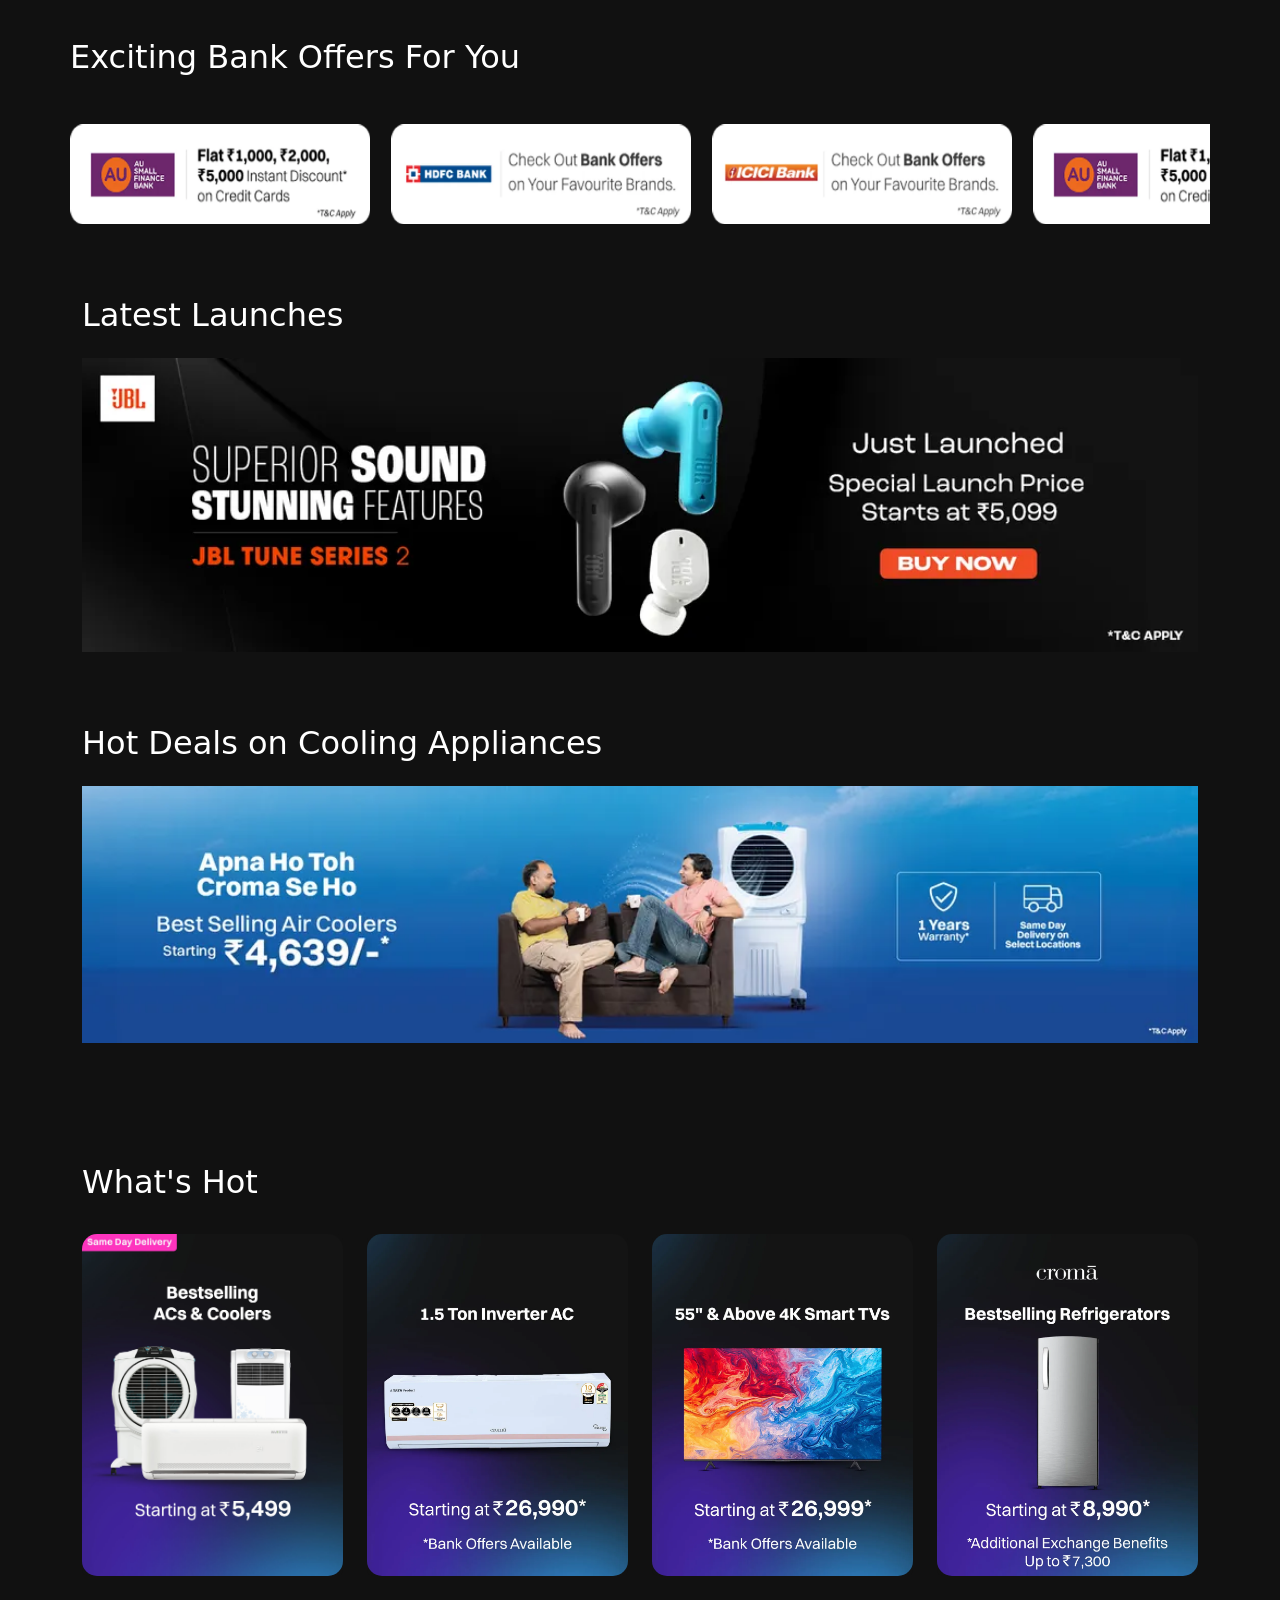
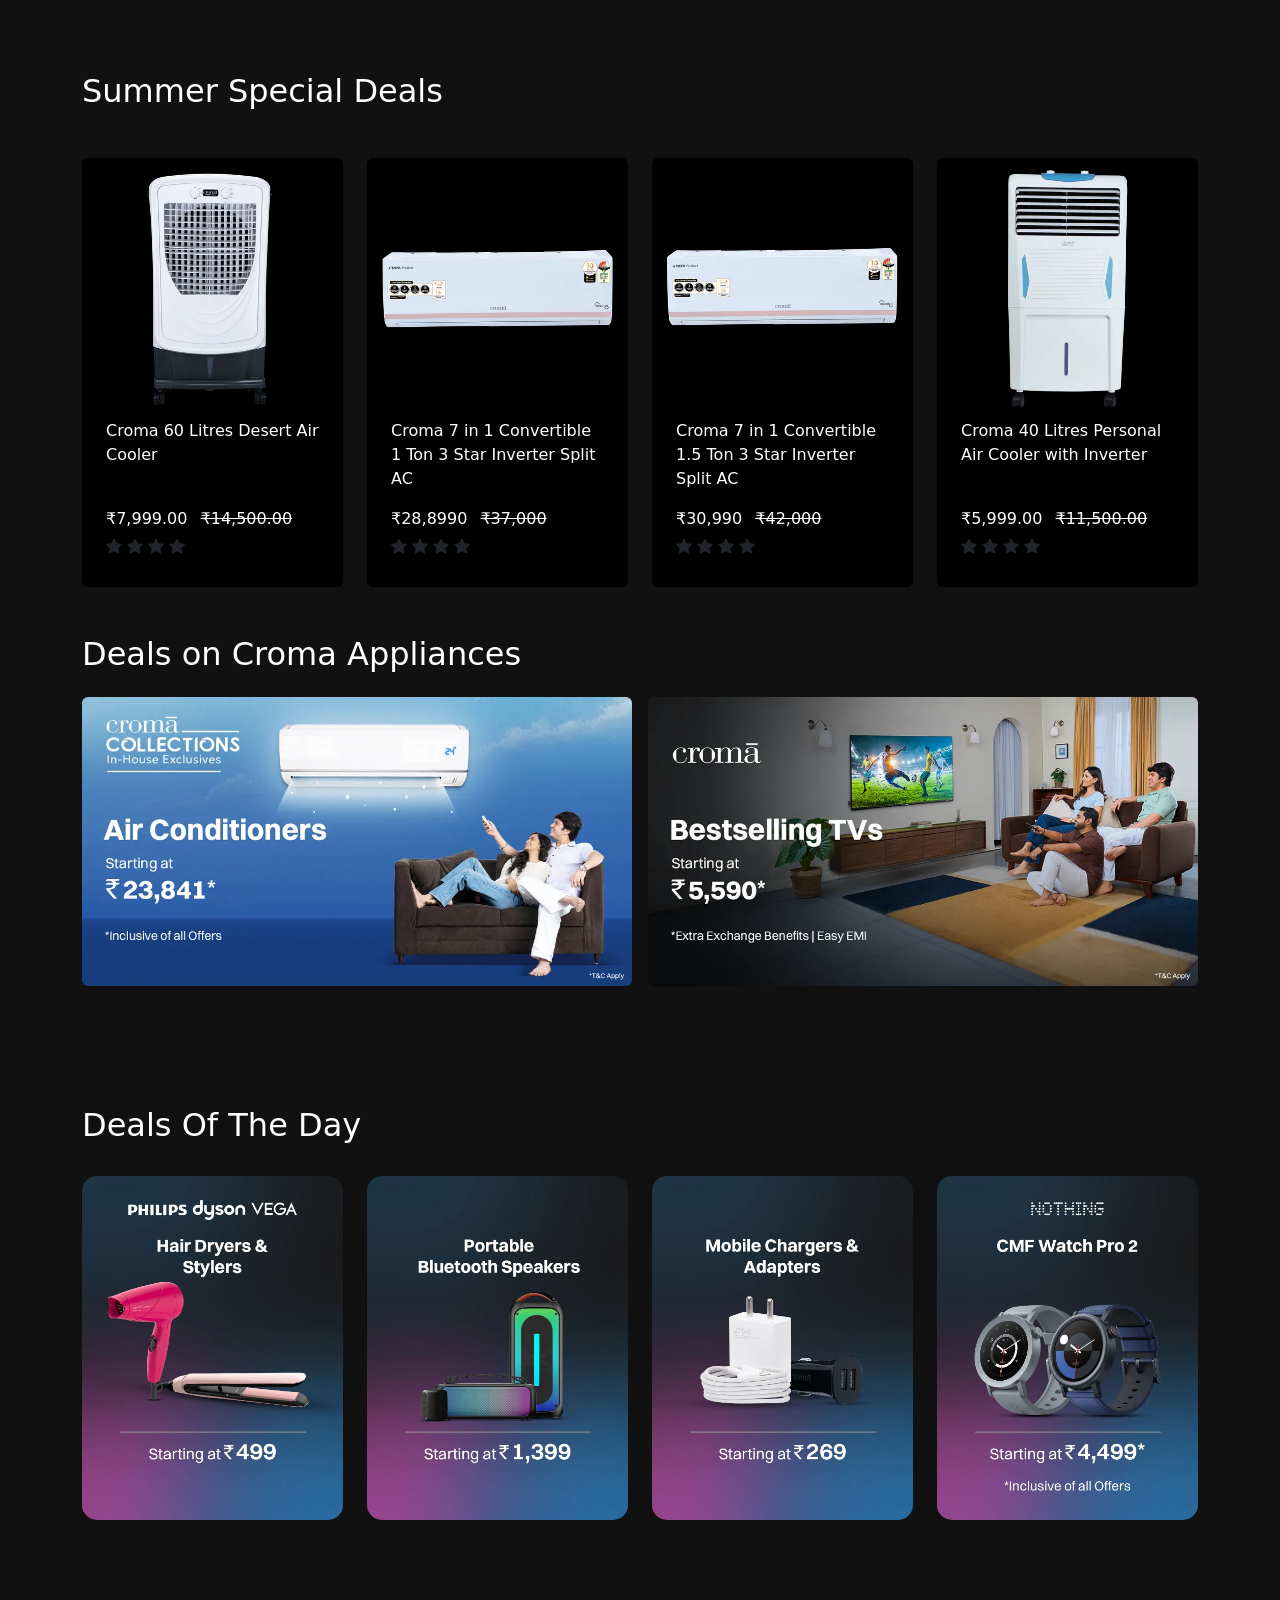
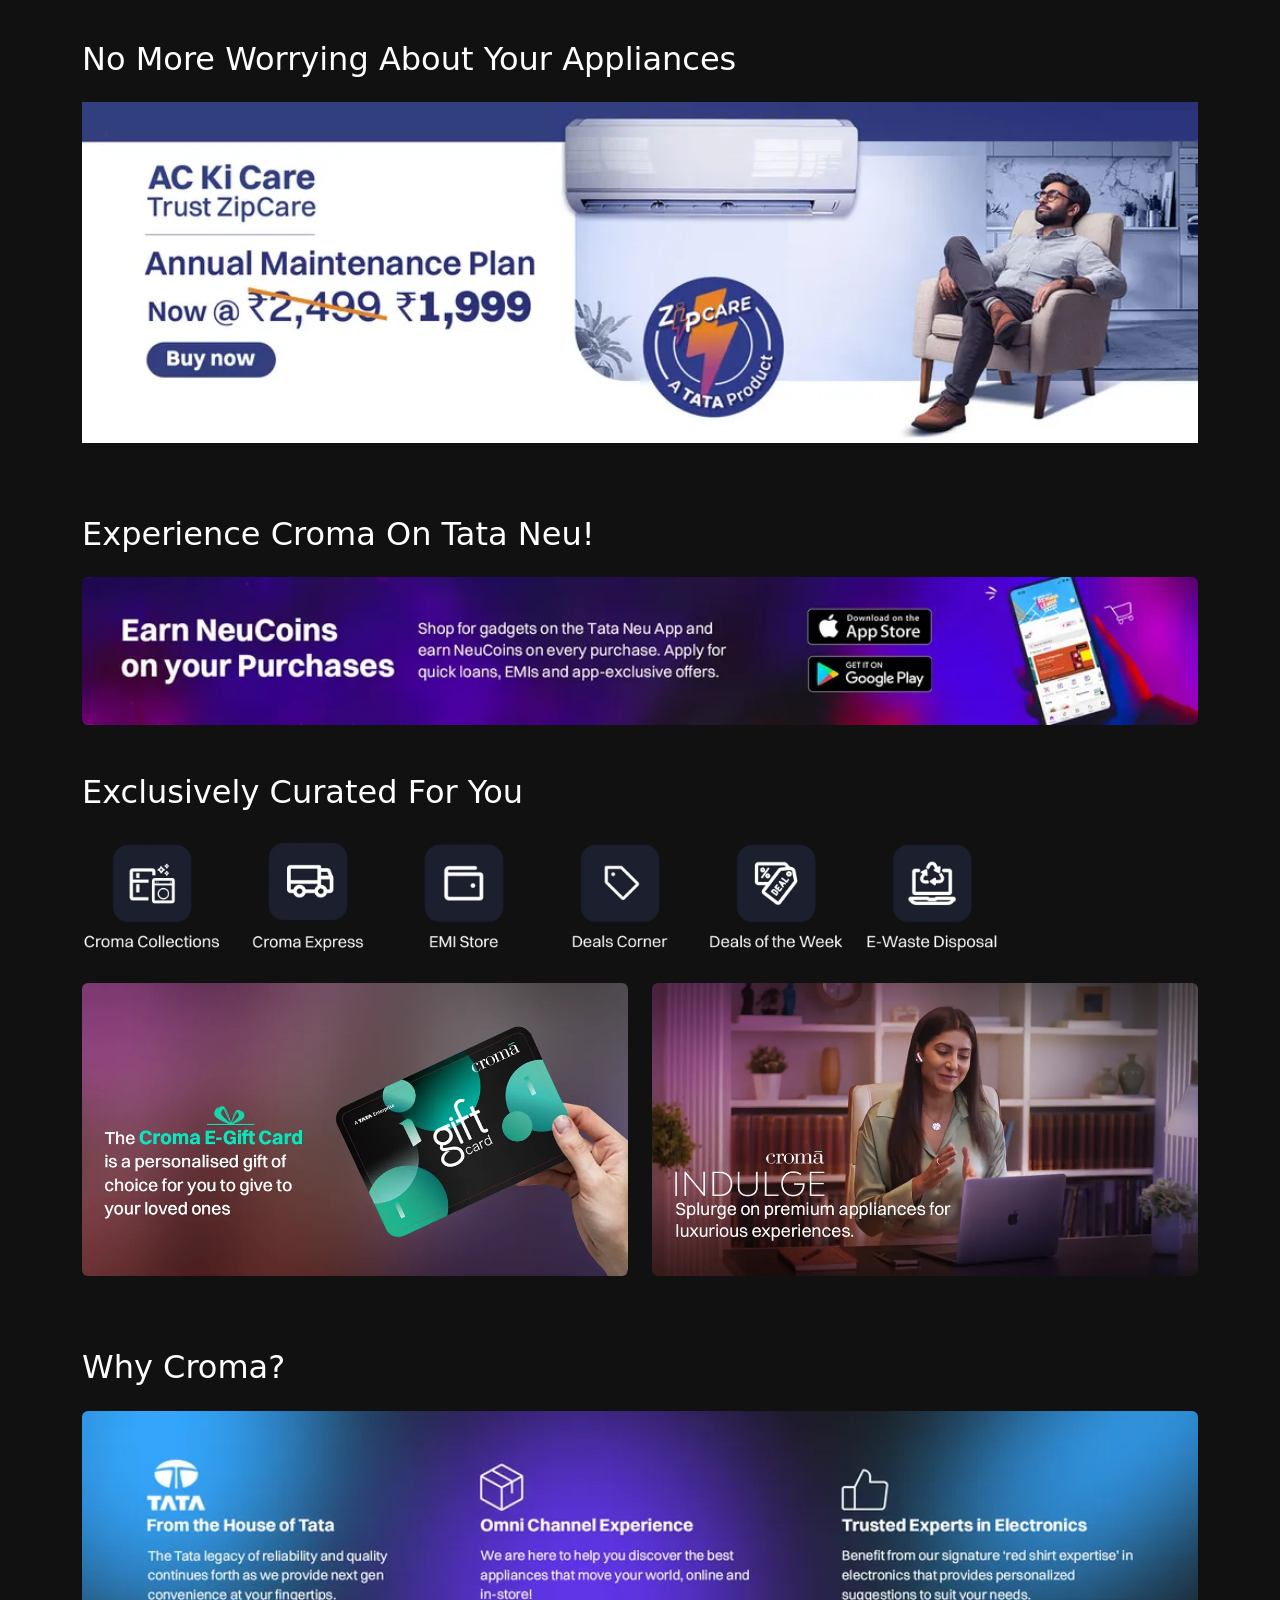
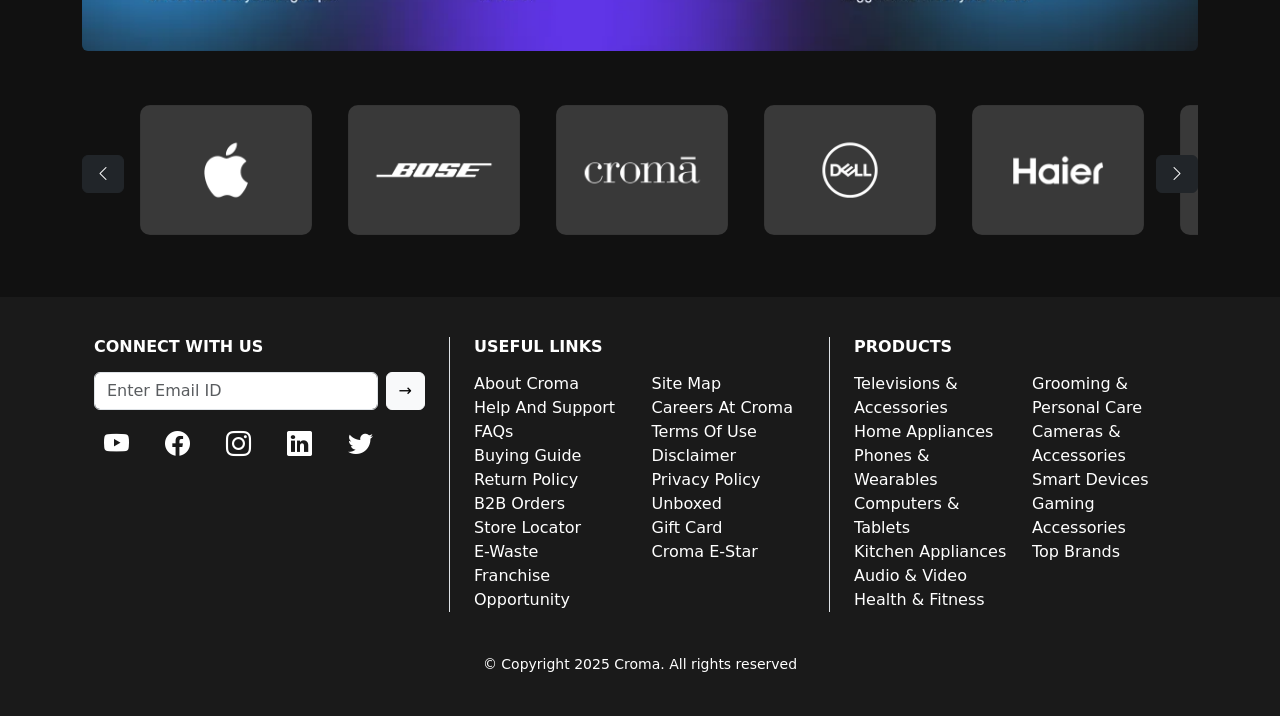
==== commit 45daf5ca: "done" ====
--- a/croma/index.html
+++ b/croma/index.html
@@ -4,7 +4,7 @@
   <meta charset="UTF-8">
   <meta name="viewport" content="width=device-width, initial-scale=1">
   <title>Croma</title>
-  <link rel="stylesheet" href="./style.css">
+  <link rel="stylesheet" href="./css/style.css">
   <!-- Bootstrap CSS -->
   <link href="https://cdn.jsdelivr.net/npm/bootstrap@5.3.3/dist/css/bootstrap.min.css" rel="stylesheet">
   <link href="https://cdn.jsdelivr.net/npm/bootstrap-icons@1.11.3/font/bootstrap-icons.css" rel="stylesheet">
@@ -21,12 +21,97 @@
       <span class="navbar-toggler-icon"></span>
     </button>
 
-    <div class="collapse navbar-collapse justify-content-center" >
+    <div class="collapse navbar-collapse justify-content-center" id="navbarNav">
       <div class="d-flex align-items-center w-100">
-        <button class="btn text-white me-3 fs-5">
-          <i class="bi bi-list me-1"></i>
-          Menu
-        </button>
+        <div class="dropdown-center">
+          <button class="btn text-white me-3 fs-5" data-bs-toggle="dropdown" type="button">
+            <i class="bi bi-list me-1"></i>
+            Menu
+          </button>
+          <ul class="dropdown-menu mt-3 p-0">
+            <div class="sidebar text-white">
+              <div class="section-title">Menu</div>
+            
+              <div class="menu-item"><i class="bi bi-award"></i> Exclusive At Croma</div>
+              <div class="menu-item"><i class="bi bi-stars"></i> Top Brands</div>
+              <div class="menu-item"><i class="bi bi-geo-alt"></i> Croma Store Locator</div>
+              <div class="menu-item"><i class="bi bi-gift"></i> Gift Card</div>
+            
+              <div class="section-title">Shop by Category</div>
+            
+              <div class="shop-category">
+                <div class="menu-item">
+                  Televisions & Accessories <i class="bi bi-chevron-right float-end"></i>
+                  <div class="submenu">
+                    <h4>Televisions & Accessories</h4>
+                    <div class="submenu-item">LED TV</div>
+                    <div class="submenu-item">TV Accessories</div>
+                    <div class="submenu-item">Projector</div>
+                  </div>
+                </div>
+                <div class="menu-item">
+                  Home Appliances <i class="bi bi-chevron-right float-end"></i>
+                  <div class="submenu">
+                    <h4>Home Appliances</h4>
+                    <div class="submenu-item">LED TV</div>
+                    <div class="submenu-item">Washing Machine</div>
+                    <div class="submenu-item">Air Conditioner</div>
+                    <div class="submenu-item">Fans</div>
+                    <div class="submenu-item">Geyser</div>
+                    <div class="submenu-item">Vaccum Cleaner</div>
+                    <div class="submenu-item">Lighting Product</div>
+                    <div class="submenu-item">Electrical Equipment</div>
+                  </div>
+                </div>
+                <div class="menu-item">
+                  Phones & Wearables <i class="bi bi-chevron-right float-end"></i>
+                  <div class="submenu">
+                    <h4>Phones & Wearables</h4>
+                    <div class="submenu-item">Mobile Phones</div>
+                    <div class="submenu-item">Wearable</div>
+                    <div class="submenu-item">Headphones and Earphones</div>
+                    <div class="submenu-item">Mobile Accessories</div>
+                    <div class="submenu-item">Screen Protectors</div>
+                  </div>
+                </div>
+                <div class="menu-item">
+                  Computer & Tablets <i class="bi bi-chevron-right float-end"></i>
+                  <div class="submenu">
+                    <h4>Computer & Tablets</h4>
+                    <div class="submenu-item">Laptops</div>
+                    <div class="submenu-item">Monitor</div>
+                    <div class="submenu-item">Computer Audio</div>
+                    <div class="submenu-item">Printer</div>
+                    <div class="submenu-item">Storage Device</div>
+                    <div class="submenu-item">Computer Software</div>
+                    <div class="submenu-item">Tablet & iPad Accessories</div>
+                  </div>
+                </div>
+                <div class="menu-item">
+                  Audio & Video <i class="bi bi-chevron-right float-end"></i>
+                  <div class="submenu">
+                    <h4>Audio & Video</h4>
+                    <div class="submenu-item">Headphones & Earphones</div>
+                    <div class="submenu-item">Speaker & Media Player</div>
+                    <div class="submenu-item">Home theatres & Sound Bars</div>
+                    <div class="submenu-item">Home Audio System</div>
+                    <div class="submenu-item">Projector</div>
+                  </div>
+                </div>
+                <div class="menu-item">
+                  Health & Fitness <i class="bi bi-chevron-right float-end"></i>
+                  <div class="submenu">
+                    <h4>Health & Fitness</h4>
+                    <div class="submenu-item">Health Care Products</div>
+                    <div class="submenu-item">Baby Care Productss</div>
+                    <div class="submenu-item">Elderly Care Products</div>
+                    <div class="submenu-item">Fitness Equipment</div>
+                  </div>
+                </div>
+              </div>
+            </div>
+          </ul>
+        </div>
 
         <form class="d-flex flex-grow-1 mx-3" role="search">
           <input class="form-control me-2 search-input" type="search" placeholder="What are you looking for ?" aria-label="Search">
@@ -45,44 +130,7 @@
 
 
 <!-- SIDE-MENU -->
- <!-- Sidebar Menu -->
-<div class="sidebar-menu p-3 bg-dark text-white d-none" id="navbarNav">
-  <ul class="list-unstyled">
-    <li><a href="#" class="d-block py-2">Exclusive At Croma</a></li>
-    <li><a href="#" class="d-block py-2">Top Brands</a></li>
-    <li><a href="#" class="d-block py-2">Croma Store Locator</a></li>
-    <li><a href="#" class="d-block py-2">Gift Card</a></li>
-
-    <li class="mt-3">
-      <strong class="text-white">Shop by Category</strong>
-      <ul class="list-unstyled dropdown-category">
-        <li class="position-relative">
-          <a class="d-flex justify-content-between align-items-center py-2 dropdown-toggle" href="#" data-bs-toggle="collapse" data-bs-target="#tvCollapse">
-            Televisions & Accessories <span>›</span>
-          </a>
-          <ul class="collapse list-unstyled ps-3" id="tvCollapse">
-            <li><a href="#" class="d-block py-1">LED TVs</a></li>
-            <li><a href="#" class="d-block py-1">Smart TVs</a></li>
-            <li><a href="#" class="d-block py-1">TV Accessories</a></li>
-          </ul>
-        </li>
-
-        <li>
-          <a class="d-flex justify-content-between align-items-center py-2 dropdown-toggle" href="#" data-bs-toggle="collapse" data-bs-target="#homeCollapse">
-            Home Appliances <span>›</span>
-          </a>
-          <ul class="collapse list-unstyled ps-3" id="homeCollapse">
-            <li><a href="#" class="d-block py-1">Air Conditioners</a></li>
-            <li><a href="#" class="d-block py-1">Refrigerators</a></li>
-            <li><a href="#" class="d-block py-1">Washing Machines</a></li>
-          </ul>
-        </li>
-
-        <!-- Repeat for other categories -->
-      </ul>
-    </li>
-  </ul>
-</div>
+
 
 
 <!-- Main Carousel -->
@@ -273,6 +321,115 @@
     <div class="col-md-6 col-lg-3">
       <div class="card top-selling-card">
         <img src="./img/hot-img-4.webp" alt="Refrigerator" class="top-selling-img">
+      </div>
+    </div>
+  </div>
+</div>
+
+<!-- SUMMER SPECIAL DEAL -->
+<div class="container mb-5">
+  <h2 class="text-white mb-5">Summer Special Deals</h2>
+  <div class="row g-4">
+    <div class="col-md-3">
+      <div class="card custom-card bg-black p-2 h-100">
+        <img
+          src="./img/summer-img1.webp"
+          class="card-img-top"
+          alt="Cooler"
+        />
+        <div class="card-body d-flex flex-column justify-content-between px-3 py-0 mt-2">
+          <p class="card-text text-white">
+            Croma 60 Litres Desert Air Cooler
+          </p>
+          <div>
+            <span class="me-2 text-white">₹7,999.00</span>
+            <span class="text-white text-decoration-line-through">₹14,500.00</span>
+          </div>
+        </div>
+        <div class="rating mb-3 px-3 py-1">
+          <i class="bi bi-star-fill"></i>
+          <i class="bi bi-star-fill"></i>
+          <i class="bi bi-star-fill"></i>
+          <i class="bi bi-star-fill"></i>
+        </div>
+      </div>
+    </div>
+
+    <!-- card-2 -->
+    <div class="col-md-3">
+      <div class="card custom-card bg-black p-2 h-100">
+        <img
+          src="./img/summer-img2.webp"
+          class="card-img-top"
+          alt=""
+        />
+        <div class="card-body d-flex flex-column justify-content-between px-3 py-0 mt-2">
+          <p class="card-text text-white">
+            Croma 7 in 1 Convertible 1 Ton 3 Star Inverter Split AC
+          </p>
+          <div>
+            <span class="me-2 text-white">₹28,8990</span>
+            <span class="text-white text-decoration-line-through">₹37,000</span>
+          </div>
+        </div>
+        <div class="rating mb-3 px-3 py-1">
+          <i class="bi bi-star-fill"></i>
+          <i class="bi bi-star-fill"></i>
+          <i class="bi bi-star-fill"></i>
+          <i class="bi bi-star-fill"></i>
+        </div>
+      </div>
+    </div>
+
+    <!-- card-3 -->
+    <div class="col-md-3">
+      <div class="card custom-card bg-black p-2 h-100">
+        <img
+          src="./img/summer-img3.webp"
+          class="card-img-top"
+          alt="AC"
+        />
+        <div class="card-body d-flex flex-column justify-content-between px-3 py-0 mt-2">
+          <p class="card-text text-white">
+            Croma 7 in 1 Convertible 1.5 Ton 3 Star Inverter Split AC
+          </p>
+          <div>
+            <span class="me-2 text-white">₹30,990</span>
+            <span class="text-white text-decoration-line-through">₹42,000</span>
+          </div>
+        </div>
+        <div class="rating mb-3 px-3 py-1">
+          <i class="bi bi-star-fill"></i>
+          <i class="bi bi-star-fill"></i>
+          <i class="bi bi-star-fill"></i>
+          <i class="bi bi-star-fill"></i>
+        </div>
+      </div>
+    </div>
+
+    <!-- card-4 -->
+    <div class="col-md-3">
+      <div class="card custom-card bg-black p-2 h-100">
+        <img
+          src="./img/summer-img4.webp"
+          class="card-img-top"
+          alt="Cooler"
+        />
+        <div class="card-body d-flex flex-column justify-content-between px-3 py-0 mt-2">
+          <p class="card-text text-white">
+            Croma 40 Litres Personal Air Cooler with Inverter
+          </p>
+          <div>
+            <span class="me-2 text-white">₹5,999.00</span>
+            <span class="text-white text-decoration-line-through">₹11,500.00</span>
+          </div>
+        </div>
+        <div class="rating mb-3 px-3 py-1">
+          <i class="bi bi-star-fill"></i>
+          <i class="bi bi-star-fill"></i>
+          <i class="bi bi-star-fill"></i>
+          <i class="bi bi-star-fill"></i>
+        </div>
       </div>
     </div>
   </div>
@@ -541,6 +698,6 @@
 
 <!-- Bootstrap JS -->
 <script src="https://cdn.jsdelivr.net/npm/bootstrap@5.3.3/dist/js/bootstrap.bundle.min.js"></script>
-<script src="./script.js"></script>
+<script src="./js/script.js"></script>
 </body>
 </html>
--- a/croma/css/style.css
+++ b/croma/css/style.css
@@ -0,0 +1,265 @@
+
+body{
+  background-color: #111 !important;
+}
+
+
+.navbar-brand img{
+    width: 120px;
+    height: 50px;
+}
+
+/* SIDE-MENU  */
+.sidebar {
+  width: 400px;
+  background-color: #2c2c2c;
+  height: 80vh;
+  overflow-y: auto;
+}
+.sidebar .section-title {
+  padding: 15px 20px;
+  font-weight: bold;
+  border-bottom: 1px solid #444;
+  background-color: #1e1e1e;
+}
+.sidebar .menu-item {
+  padding: 12px 20px;
+  border-bottom: 1px solid #3a3a3a;
+  cursor: pointer;
+}
+.sidebar .menu-item:hover {
+  background-color: #444;
+}
+.sidebar .menu-item i {
+  margin-right: 10px;
+}
+.shop-category {
+  background-color: #000;
+}
+.shop-category .menu-item {
+  padding-left: 30px;
+}
+
+
+
+.menu-item {
+  padding: 12px 20px;
+  border-bottom: 1px solid #3a3a3a;
+  cursor: pointer;
+  /* position: relative; */
+}
+
+.menu-item:hover {
+  background-color: #444;
+}
+
+.menu-item i {
+  margin-right: 10px;
+}
+
+/* Submenu container */
+.menu-item .submenu {
+  display: none;
+  position: absolute;
+  top: 0;
+  right: 0;
+  transform: translateX(100%);
+  width: 400px;
+  background-color: #1e1e1e;
+  padding: 8px 12px;
+  height: 80vh;
+}
+
+/* Show submenu on hover */
+.menu-item:hover .submenu {
+  z-index: 1000;
+  display: block;
+}
+
+.submenu .submenu-item {
+  padding: 10px 8px;
+  font-size: 14px;
+  border-bottom: 1px solid #333;
+}
+
+.submenu .submenu-item:hover {
+  color: #48f0b8;
+}
+
+/* Search Input styling */
+.search-input {
+    min-width: 300px;
+    max-width: 600px;
+    width: 100%;
+  }
+  
+  /* Optional: Hover effect for search box */
+  .search-input:focus {
+    box-shadow: 0 0 0 0.2rem rgba(0, 255, 0, 0.25);
+    border-color: #00ff00;
+  }
+  
+  /* Carousel control buttons color */
+  .carousel-control-prev-icon,
+  .carousel-control-next-icon {
+    background-color: black;
+    border-radius: 50%;
+    background-size: 50% 50%;
+  }
+  
+  /* Buttons styling */
+  .btn-primary {
+    background-color: #00d084;
+    border: none;
+  }
+  .btn-primary:hover {
+    background-color: #00b074;
+  }
+  
+  .carousel-item {
+    height: fit-content;
+  }
+
+  .carousel-item img{
+    height: 90vh; 
+    object-fit: cover;
+  }
+
+  .carousel-control-prev-icon,
+  .carousel-control-next-icon {
+    background-color: rgba(255, 255, 255, 0.5);
+    border-radius: 50%;
+  }
+
+/* -------------------------CARD -------------------*/
+  .category-card {
+    min-width: 120px;
+    height: 140px;
+    flex-shrink: 0;
+    border-radius: 10px;
+    overflow: hidden;
+    /* background: #222; optional: background color */
+    display: flex;
+    align-items: center;
+    justify-content: center;
+    transition: transform 0.3s ease;
+  }
+  
+  .category-icon {
+    width: 80%; 
+    height: 80%;
+    object-fit: contain; 
+  }
+
+#categoryScroll::-webkit-scrollbar {
+  display: none; /* Chrome, Safari, Opera */
+}
+
+
+.top-selling-card {
+  background-color: #111 !important;
+}
+
+.top-selling-img {
+  width: 100%;
+  height: 100%;
+  object-fit: cover;
+  border-radius: 15px;
+}
+
+/* INFINITE SLIDER   */
+
+
+.marquee-container {
+  overflow: hidden;
+  white-space: nowrap;
+}
+
+.marquee-img {
+  display: inline-block;
+  animation: marquee 10s linear infinite;
+  width:300px;
+  height: 100px;
+}
+
+@keyframes marquee {
+  0% {
+      transform: translateX(100%);
+  }
+
+  100% {
+      transform: translateX(-100%);
+  }
+}
+
+/* DEAL ON CROMA */
+.card{
+  overflow: hidden;
+  border: none !important;
+}
+
+/* EXCLUSIVE */
+
+.exl-box{
+  height: 140px;
+  width: 140px;
+}
+
+.exl-box img{
+  width: 100%;
+  height: 100%;
+  object-fit: contain;
+}
+
+
+/* CAROUSEL-BRAND */
+.brand-card {
+  min-width: 150px;
+  height: 150px;
+  flex-shrink: 0;
+  border-radius: 10px;
+  overflow: hidden;
+  /* background: #222; optional: background color */
+  display: flex;
+  align-items: center;
+  justify-content: center;
+  transition: transform 0.3s ease;
+  padding: 10px;
+}
+
+.brand-icon {
+  width: 100%; 
+  height: 100%;
+  object-fit: cover; 
+  border-radius: 10px;
+}
+
+#companyScroll::-webkit-scrollbar {
+  display: none; /* Chrome, Safari, Opera */
+}
+
+/* FOOTER */
+.footer {
+  background-color: #1a1a1a !important;
+  padding: 40px 0;
+}
+.footer a {
+  color: #fff;
+  text-decoration: none;
+}
+.footer a:hover {
+  color: #4cedb2;
+}
+.footer h6 {
+  font-weight: bold;
+  margin-bottom: 15px;
+}
+.social-icons i {
+  font-size: 25px;
+  margin: 0 10px;
+  color: white;
+}
+.form-control,
+.btn {
+  border-radius: 0;
+}
